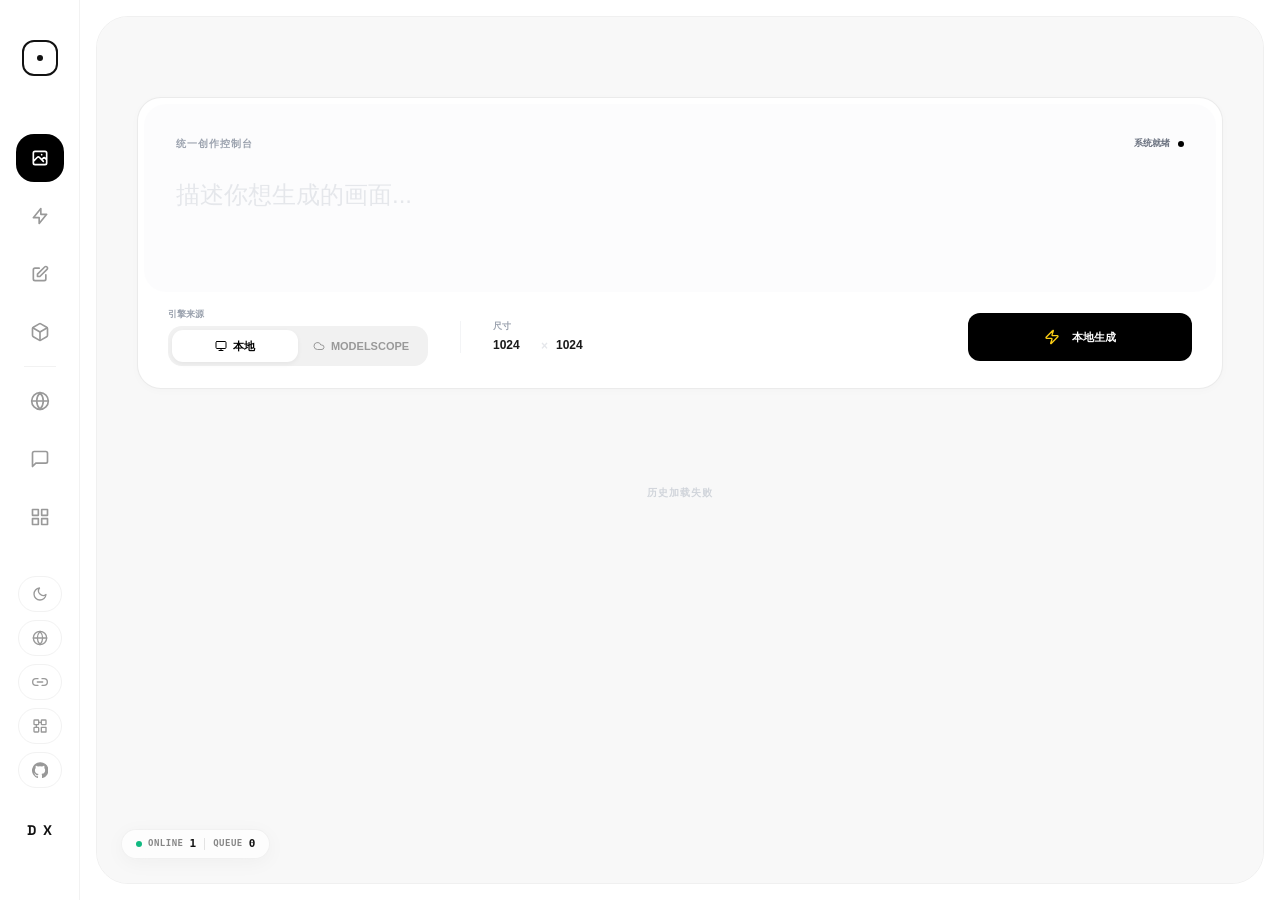
==== static/index.html @ 1d572cfc "Add files via upload" ====
<!DOCTYPE html>
<html lang="zh-CN">

<head>
    <meta charset="UTF-8">
    <meta name="viewport" content="width=device-width, initial-scale=1.0">
    <link rel="icon" href="/static/images/logo.png" type="image/png">
    <title>AI Studio</title>
    <style>
        html.studio-route-booting body {
            visibility: hidden !important;
        }
    </style>
    <script>
        (function(){
            try {
                var theme = localStorage.getItem('studio_theme') || localStorage.getItem('canvas_theme') || 'light';
                if(theme === 'dark') {
                    document.documentElement.classList.add('studio-theme-dark');
                    document.documentElement.classList.add('theme-dark');
                }
                document.documentElement.classList.add('studio-route-booting');
            } catch(e) {}
        })();
    </script>
    <script src="/static/vendor/js/tailwindcss-cdn.js?v=2026.05.25.4"></script>
    <script src="/static/js/theme.js?v=2026.05.25.4"></script>
    <script src="/static/js/i18n.js?v=2026.05.25.4"></script>
    <style>
        @import url('/static/vendor/css/fonts.css?v=2026.05.25.4');

        /* 本地 Tailwind 工具类兜底：CDN 慢/未就绪时也能立刻给图标尺寸，避免首屏左侧栏空白 */
        .w-1\.5 { width: 0.375rem; }
        .h-1\.5 { height: 0.375rem; }
        .w-4 { width: 1rem; }
        .h-4 { height: 1rem; }
        .w-5 { width: 1.25rem; }
        .h-5 { height: 1.25rem; }
        .flex-shrink-0 { flex-shrink: 0; }
        .rounded-full { border-radius: 9999px; }
        .mb-12 { margin-bottom: 3rem; }
        .transition-colors { transition-property: color, background-color, border-color, fill, stroke; transition-duration: 150ms; transition-timing-function: cubic-bezier(0.4, 0, 0.2, 1); }
        .animate-pulse { animation: studio-pulse 2s cubic-bezier(0.4, 0, 0.6, 1) infinite; }
        @keyframes studio-pulse { 0%, 100% { opacity: 1; } 50% { opacity: .5; } }

        :root {
            --accent: #000000;
            --fluid-ease: cubic-bezier(0.3, 0, 0, 1);
            --bg: #ffffff;
            --sidebar-bg: #ffffff;
            --stage-bg: #fcfcfc;
            --border: #f2f2f2;
            --stage-border: #f0f0f0;
            --text: #121212;
            --muted: #999;
            --nav-hover-bg: #fafafa;
            --monitor-bg: rgba(255, 255, 255, 0.7);
            --monitor-border: rgba(0, 0, 0, 0.05);
            --monitor-shadow: rgba(0, 0, 0, 0.04);
            --divider: rgba(0, 0, 0, 0.1);
            --scrollbar: #d8d8d8;
            --scrollbar-hover: #c0c0c0;
            --author-name: #000;
            --social-icon: #ccc;
        }

        html.theme-dark,
        body.theme-dark {
            --bg: #0f141d;
            --sidebar-bg: #0f141d;
            --stage-bg: #111722;
            --border: #242d3b;
            --stage-border: #2a3444;
            --text: #e5e9f0;
            --muted: #8f9aab;
            --nav-hover-bg: #171d29;
            --monitor-bg: rgba(23, 29, 41, 0.82);
            --monitor-border: rgba(255, 255, 255, 0.08);
            --monitor-shadow: rgba(0, 0, 0, 0.3);
            --divider: rgba(255, 255, 255, 0.15);
            --scrollbar: #334155;
            --scrollbar-hover: #475569;
            --author-name: #e5e9f0;
            --social-icon: #64748b;
        }

        /* 极简滚动条 */
        html,
        body {
            overscroll-behavior: auto;
        }

        *::-webkit-scrollbar {
            width: 10px !important;
            height: 10px !important;
            background: transparent !important;
        }

        *::-webkit-scrollbar-track {
            background: transparent !important;
            border: none !important;
        }

        *::-webkit-scrollbar-thumb {
            background-color: var(--scrollbar) !important;
            border: 3px solid transparent !important;
            border-right-width: 3px !important;
            background-clip: padding-box !important;
            border-radius: 10px !important;
            min-height: 36px;
        }

        *::-webkit-scrollbar-thumb:hover {
            background-color: var(--scrollbar-hover) !important;
        }

        *::-webkit-scrollbar-corner {
            background: transparent !important;
        }

        * {
            scrollbar-width: thin !important;
            scrollbar-color: var(--scrollbar) transparent !important;
        }

        body {
            background: var(--bg);
            font-family: 'Space Grotesk', sans-serif;
            overflow: hidden;
            height: 100vh;
            color: var(--text);
            transition: background 0.3s, color 0.3s;
        }

        .app-shell {
            display: flex;
            width: 100%;
            height: 100vh;
            background: var(--bg);
            position: relative;
            transition: background 0.3s;
        }

        /* 侧边栏 */
        .sidebar {
            width: 80px;
            min-width: 80px;
            background: var(--sidebar-bg);
            display: flex;
            flex-direction: column;
            align-items: center;
            border-right: 1px solid var(--border);
            padding: 40px 0;
            transition: width 0.5s var(--fluid-ease) 0.5s, background 0.3s, border-color 0.3s;
            z-index: 50;
        }

        .sidebar:hover {
            width: 220px;
            transition-delay: 0s;
        }

        /* 首次加载时与 iframe 的 0.5s 淡入同步播放，避免侧栏"焊死"在原地造成视觉断层 */
        @keyframes sidebar-enter {
            from { opacity: 0; transform: translateX(-6px); }
            to { opacity: 1; transform: translateX(0); }
        }
        html:not(.studio-route-booting) .sidebar {
            animation: sidebar-enter 0.5s var(--fluid-ease);
        }

        .logo-ring {
            width: 36px;
            height: 36px;
            border: 2px solid var(--text);
            border-radius: 12px;
            display: flex;
            align-items: center;
            justify-content: center;
            /* 仅保留 hover 真正会用到的属性过渡，避免 transition: all 因首屏属性补齐被意外触发 */
            transition: transform 0.6s var(--fluid-ease) 0.5s, border-radius 0.6s var(--fluid-ease) 0.5s, border-color 0.3s;
        }

        .sidebar:hover .logo-ring {
            transform: rotate(90deg);
            border-radius: 50%;
            transition-delay: 0s;
        }

        /* 导航项 */
        .nav-item {
            position: relative;
            width: 48px;
            height: 48px;
            margin: 10px 0;
            display: flex;
            align-items: center;
            justify-content: flex-start;
            border-radius: 18px;
            cursor: pointer;
            /* 只对 width 做带延迟的过渡（侧栏悬停展开效果）；background/color 不参与过渡，避免 active 切换时底色"流动" */
            transition: width 0.3s var(--fluid-ease) 0.5s;
            color: var(--muted);
            overflow: hidden;
            padding-left: 14px;
        }

        .sidebar:hover .nav-item {
            width: 190px;
            transition-delay: 0s;
        }

        .nav-item:hover {
            background: var(--nav-hover-bg);
            color: var(--text);
        }

        .nav-item.active {
            background: var(--accent);
            color: #fff;
        }

        html.theme-dark .nav-item.active,
        body.theme-dark .nav-item.active {
            background: #f1f5f9;
            color: #0f172a;
        }

        .nav-text {
            opacity: 0;
            margin-left: 16px;
            font-weight: 600;
            font-size: 14px;
            white-space: nowrap;
            transition: opacity 0.3s 0.5s;
        }

        .sidebar:hover .nav-text {
            opacity: 1;
            transition-delay: 0.1s;
        }

        /* 主舞台区 */
        .stage {
            flex: 1;
            background: var(--stage-bg);
            margin: 16px;
            border-radius: 32px;
            overflow: hidden;
            border: 1px solid var(--stage-border);
            position: relative;
            transition: background 0.3s, border-color 0.3s;
        }

        iframe {
            position: absolute;
            inset: 0;
            width: 100%;
            height: 100%;
            border: none;
            opacity: 0;
            transform: scale(1.02);
            filter: blur(4px);
            transition: all 0.5s var(--fluid-ease);
            pointer-events: none;
        }

        iframe.active {
            opacity: 1;
            transform: scale(1);
            filter: blur(0);
            pointer-events: auto;
        }

        /* 左下角监视器 */
        .nano-monitor {
            position: absolute;
            bottom: 24px;
            left: 24px;
            z-index: 100;
            display: flex;
            align-items: center;
            gap: 8px;
            background: var(--monitor-bg);
            backdrop-filter: blur(12px);
            padding: 6px 14px;
            border-radius: 16px;
            border: 1px solid var(--monitor-border);
            box-shadow: 0 4px 20px var(--monitor-shadow);
            font-family: monospace;
            transition: all 0.4s var(--fluid-ease);
        }

        .nano-monitor.is-busy {
            background: #000;
            color: #fff;
            border-color: rgba(255, 255, 255, 0.1);
            box-shadow: 0 8px 30px rgba(0, 0, 0, 0.2);
        }

        .stat-group {
            display: flex;
            align-items: center;
            gap: 6px;
            font-size: 11px;
            font-weight: 700;
            color: var(--text);
        }

        .nano-monitor.is-busy .stat-group {
            color: #fff;
        }

        .divider {
            width: 1px;
            height: 12px;
            background: var(--divider);
        }

        .is-busy .divider {
            background: rgba(255, 255, 255, 0.2);
        }

        .pulse-dot {
            width: 6px;
            height: 6px;
            border-radius: 50%;
            background: #10b981;
        }

        .spinner-nano {
            width: 10px;
            height: 10px;
            border: 2px solid rgba(255, 255, 255, 0.2);
            border-top-color: #fff;
            border-radius: 50%;
            animation: spin 0.8s linear infinite;
            display: none;
        }

        .is-busy .spinner-nano { display: block; }
        .is-busy .pulse-dot { display: none; }

        @keyframes spin {
            to { transform: rotate(360deg); }
        }

        .label-nano {
            text-transform: uppercase;
            letter-spacing: 0.5px;
            opacity: 0.5;
            font-size: 9px;
        }

        /* 作者组件 */
        .author-box {
            width: 100%;
            height: 60px;
            position: relative;
            display: flex;
            align-items: center;
            justify-content: center;
            overflow: hidden;
        }

        .dx-letter {
            position: absolute;
            font-size: 14px;
            font-weight: 800;
            color: var(--text);
            /* 只过渡 hover 时真正改的 transform/opacity，避免 all 触发延迟 */
            transition: transform 0.5s var(--fluid-ease) 0.4s, opacity 0.5s var(--fluid-ease) 0.4s;
            z-index: 10;
        }

        .letter-d { transform: translateX(-8px); }
        .letter-x { transform: translateX(8px); }

        .sidebar:hover .letter-d {
            transform: translateX(-120px);
            opacity: 0;
            transition-delay: 0s;
        }

        .sidebar:hover .letter-x {
            transform: translateX(120px);
            opacity: 0;
            transition-delay: 0s;
        }

        .author-content-wrap {
            display: flex;
            flex-direction: column;
            align-items: center;
            opacity: 0;
            transform: scale(0.9);
            transition: all 0.4s var(--fluid-ease) 0s;
            pointer-events: none;
        }

        .sidebar:hover .author-content-wrap {
            opacity: 1;
            transform: scale(1);
            transition-delay: 0.2s;
            pointer-events: auto;
        }

        .author-name-lite {
            font-size: 12px;
            font-weight: 700;
            margin-bottom: 8px;
            color: var(--author-name);
        }

        .social-row-lite { display: flex; gap: 12px; }

        .social-icon-lite {
            color: var(--social-icon);
            transition: color 0.2s, transform 0.2s;
        }

        .social-icon-lite:hover {
            color: var(--text);
            transform: translateY(-1px);
        }

        .side-actions {
            margin-top:auto;
            margin-bottom:12px;
            display:flex;
            flex-direction:column;
            align-items:center;
            gap:8px;
            width:100%;
        }

        .side-pill {
            width:44px;
            height:36px;
            border-radius:999px;
            background: transparent;
            border: 1px solid var(--border);
            color: var(--muted);
            display: flex;
            align-items: center;
            justify-content: center;
            cursor: pointer;
            /* 只过渡 hover/激活会改的属性，避免 all 触发延迟 */
            transition: width 0.3s var(--fluid-ease) 0.5s, gap 0.3s var(--fluid-ease) 0.5s, background-color 0.2s, color 0.2s, border-color 0.2s;
            flex-shrink: 0;
            overflow:hidden;
            gap:8px;
            position:relative;
        }

        .sidebar:hover .side-pill {
            width: 170px;
            transition-delay: 0s;
        }

        .side-pill:hover {
            background: var(--nav-hover-bg);
            color: var(--text);
            border-color: var(--stage-border);
        }

        .side-pill.active {
            background: var(--text);
            color: var(--bg);
            border-color: var(--text);
        }

        .side-pill.update-available {
            border-color:#22c55e;
            color:#16a34a;
            overflow:visible;
        }

        html.theme-dark .side-pill.update-available,
        body.theme-dark .side-pill.update-available {
            border-color:#86efac;
            color:#86efac;
        }

        .side-pill.update-available::after {
            content:"NEW";
            position:absolute;
            top:-7px;
            right:-9px;
            min-width:28px;
            height:16px;
            padding:0 5px;
            border-radius:999px;
            background:#22c55e;
            display:flex;
            align-items:center;
            justify-content:center;
            color:#fff;
            font-size:9px;
            font-weight:900;
            letter-spacing:.02em;
            box-shadow:0 6px 16px rgba(34,197,94,.28), 0 0 0 3px rgba(34,197,94,.12);
            pointer-events:none;
        }

        html.theme-dark .side-pill.update-available::after,
        body.theme-dark .side-pill.update-available::after {
            background:#4ade80;
            color:#052e16;
            box-shadow:0 6px 16px rgba(74,222,128,.22), 0 0 0 3px rgba(74,222,128,.12);
        }

        .side-pill svg { width: 16px; height: 16px; flex:0 0 auto; }
        .side-pill-text {
            opacity:0;
            max-width:0;
            font-size:12px;
            font-weight:800;
            letter-spacing:.02em;
            white-space:nowrap;
            overflow:hidden;
            transition: opacity 0.3s 0.5s, max-width 0.3s var(--fluid-ease) 0.5s;
        }
        .sidebar:hover .side-pill-text {
            opacity:1;
            max-width:120px;
            transition-delay:.15s;
        }
        /* 折叠态去除 gap，避免图标被推偏 */
        .side-pill { gap:0; }
        .sidebar:hover .side-pill { gap:8px; }

        .update-now-btn {
            display:none;
            width:44px;
            height:30px;
            border-radius:999px;
            border:1px solid rgba(34,197,94,.35);
            background:rgba(34,197,94,.1);
            color:#16a34a;
            align-items:center;
            justify-content:center;
            gap:7px;
            font-size:11px;
            font-weight:900;
            overflow:hidden;
            transition:width 0.3s var(--fluid-ease) 0.5s, background-color .2s, color .2s, border-color .2s;
        }
        .update-now-btn.show { display:flex; }
        .sidebar:hover .update-now-btn { width:170px; transition-delay:0s; }
        .update-now-btn:hover { background:#16a34a; color:#fff; border-color:#16a34a; }
        .update-now-btn[disabled] { opacity:.7; cursor:wait; }
        .update-now-btn svg { width:14px; height:14px; flex:0 0 auto; }
        .update-now-text {
            opacity:0;
            max-width:0;
            white-space:nowrap;
            overflow:hidden;
            transition: opacity 0.3s 0.5s, max-width 0.3s var(--fluid-ease) 0.5s;
        }
        .sidebar:hover .update-now-text { opacity:1; max-width:110px; transition-delay:.15s; }
        html.theme-dark .update-now-btn,
        body.theme-dark .update-now-btn {
            border-color:rgba(134,239,172,.42);
            background:rgba(74,222,128,.12);
            color:#86efac;
        }
        html.theme-dark .update-now-btn:hover,
        body.theme-dark .update-now-btn:hover {
            background:#86efac;
            border-color:#86efac;
            color:#052e16;
        }
    </style>
</head>

<body>

    <div class="app-shell">
        <aside class="sidebar">
            <div class="logo-ring mb-12">
                <div class="w-1.5 h-1.5 rounded-full transition-colors" id="logo-dot" style="background:var(--text)"></div>
            </div>

            <nav>
                <div class="nav-item active" onclick="switchUI(this, 'zimage')">
                    <svg class="w-5 h-5 flex-shrink-0" fill="none" stroke="currentColor" viewBox="0 0 24 24">
                        <path d="M4 16l4.586-4.586a2 2 0 012.828 0L16 16m-2-2l1.587-1.587a2 2 0 012.828 0L20 14m-6-6h.01M6 20h12a2 2 0 002-2V6a2 2 0 00-2-2H6a2 2 0 00-2 2v12a2 2 0 002 2z" stroke-width="2" stroke-linecap="round" stroke-linejoin="round"></path>
                    </svg>
                    <span class="nav-text" data-i18n="nav.textToImage">文生图</span>
                </div>
                <div class="nav-item" onclick="switchUI(this, 'enhance')">
                    <svg class="w-5 h-5 flex-shrink-0" fill="none" stroke="currentColor" viewBox="0 0 24 24">
                        <path d="M13 10V3L4 14h7v7l9-11h-7z" stroke-width="2" stroke-linecap="round" stroke-linejoin="round"></path>
                    </svg>
                    <span class="nav-text" data-i18n="nav.enhance">细节增强</span>
                </div>
                <div class="nav-item" onclick="switchUI(this, 'klein')">
                    <svg class="w-5 h-5 flex-shrink-0" fill="none" stroke="currentColor" viewBox="0 0 24 24">
                        <path d="M11 5H6a2 2 0 00-2 2v11a2 2 0 002 2h11a2 2 0 002-2v-5m-1.414-9.414a2 2 0 112.828 2.828L11.828 15H9v-2.828l8.586-8.586z" stroke-width="2" stroke-linecap="round" stroke-linejoin="round"></path>
                    </svg>
                    <span class="nav-text" data-i18n="nav.imageEdit">图片编辑</span>
                </div>
                <div class="nav-item" onclick="switchUI(this, 'angle')">
                    <svg class="w-5 h-5 flex-shrink-0" fill="none" stroke="currentColor" viewBox="0 0 24 24" stroke-width="2" stroke-linecap="round" stroke-linejoin="round">
                        <path d="M21 16V8a2 2 0 0 0-1-1.73l-7-4a2 2 0 0 0-2 0l-7 4A2 2 0 0 0 3 8v8a2 2 0 0 0 1 1.73l7 4a2 2 0 0 0 2 0l7-4A2 2 0 0 0 21 16z"></path>
                        <polyline points="3.27 6.96 12 12.01 20.73 6.96"></polyline>
                        <line x1="12" y1="22.08" x2="12" y2="12"></line>
                    </svg>
                    <span class="nav-text" data-i18n="nav.angle">角度控制</span>
                </div>

                <!-- 分隔线 -->
                <div style="width:32px;height:1px;background:var(--border);margin:8px auto;transition:background 0.3s;"></div>

                <div class="nav-item" onclick="switchUI(this, 'online')">
                    <svg class="w-5 h-5 flex-shrink-0" fill="none" stroke="currentColor" viewBox="0 0 24 24" stroke-width="2" stroke-linecap="round" stroke-linejoin="round">
                        <path d="M12 2a10 10 0 1 0 0 20A10 10 0 0 0 12 2z"></path>
                        <path d="M2 12h20M12 2a15.3 15.3 0 0 1 4 10 15.3 15.3 0 0 1-4 10 15.3 15.3 0 0 1-4-10 15.3 15.3 0 0 1 4-10z"></path>
                    </svg>
                    <span class="nav-text" data-i18n="nav.online">在线生图</span>
                </div>
                <div class="nav-item" onclick="switchUI(this, 'gpt-chat')">
                    <svg class="w-5 h-5 flex-shrink-0" fill="none" stroke="currentColor" viewBox="0 0 24 24" stroke-width="2" stroke-linecap="round" stroke-linejoin="round">
                        <path d="M21 15a2 2 0 0 1-2 2H7l-4 4V5a2 2 0 0 1 2-2h14a2 2 0 0 1 2 2z"></path>
                    </svg>
                    <span class="nav-text" data-i18n="nav.gpt">GPT 对话</span>
                </div>
                <div class="nav-item" onclick="switchUI(this, 'canvas')">
                    <svg class="w-5 h-5 flex-shrink-0" fill="none" stroke="currentColor" viewBox="0 0 24 24" stroke-width="2" stroke-linecap="round" stroke-linejoin="round">
                        <rect x="3" y="3" width="7" height="7"></rect>
                        <rect x="14" y="3" width="7" height="7"></rect>
                        <rect x="14" y="14" width="7" height="7"></rect>
                        <rect x="3" y="14" width="7" height="7"></rect>
                    </svg>
                    <span class="nav-text" data-i18n="nav.canvas">无限画布</span>
                </div>
            </nav>

            <div class="side-actions">
                <button class="side-pill" onclick="toggleTheme()" id="theme-toggle-btn" type="button" title="切换夜间模式">
                    <svg id="icon-moon" fill="none" stroke="currentColor" viewBox="0 0 24 24" stroke-width="2" stroke-linecap="round" stroke-linejoin="round">
                        <path d="M21 12.79A9 9 0 1 1 11.21 3 7 7 0 0 0 21 12.79z"></path>
                    </svg>
                    <svg id="icon-sun" style="display:none" fill="none" stroke="currentColor" viewBox="0 0 24 24" stroke-width="2" stroke-linecap="round" stroke-linejoin="round">
                        <circle cx="12" cy="12" r="5"></circle>
                        <line x1="12" y1="1" x2="12" y2="3"></line>
                        <line x1="12" y1="21" x2="12" y2="23"></line>
                        <line x1="4.22" y1="4.22" x2="5.64" y2="5.64"></line>
                        <line x1="18.36" y1="18.36" x2="19.78" y2="19.78"></line>
                        <line x1="1" y1="12" x2="3" y2="12"></line>
                        <line x1="21" y1="12" x2="23" y2="12"></line>
                        <line x1="4.22" y1="19.78" x2="5.64" y2="18.36"></line>
                        <line x1="18.36" y1="5.64" x2="19.78" y2="4.22"></line>
                    </svg>
                    <span class="side-pill-text" data-i18n="common.darkMode">黑夜模式</span>
                </button>
                <button class="side-pill" onclick="toggleLanguage()" id="lang-toggle-btn" type="button" title="Language">
                    <svg fill="none" stroke="currentColor" viewBox="0 0 24 24" stroke-width="2" stroke-linecap="round" stroke-linejoin="round">
                        <circle cx="12" cy="12" r="10"></circle>
                        <path d="M2 12h20"></path>
                        <path d="M12 2a15.3 15.3 0 0 1 4 10 15.3 15.3 0 0 1-4 10 15.3 15.3 0 0 1-4-10 15.3 15.3 0 0 1 4-10z"></path>
                    </svg>
                    <span class="side-pill-text" data-i18n="common.language">中文</span>
                </button>
                <button class="side-pill" onclick="switchUI(this, 'api-settings')" type="button" title="API 设置">
                    <svg fill="none" stroke="currentColor" viewBox="0 0 24 24" stroke-width="2" stroke-linecap="round" stroke-linejoin="round">
                        <path d="M15 7h3a5 5 0 0 1 0 10h-3"></path>
                        <path d="M9 17H6A5 5 0 0 1 6 7h3"></path>
                        <line x1="8" y1="12" x2="16" y2="12"></line>
                    </svg>
                    <span class="side-pill-text" data-i18n="common.apiSettings">API 设置</span>
                </button>
                <button class="side-pill" onclick="switchUI(this, 'comfyui-settings')" type="button" title="工作流设置">
                    <svg fill="none" stroke="currentColor" viewBox="0 0 24 24" stroke-width="2" stroke-linecap="round" stroke-linejoin="round">
                        <rect x="3" y="3" width="7" height="7" rx="1"></rect>
                        <rect x="14" y="3" width="7" height="7" rx="1"></rect>
                        <rect x="3" y="14" width="7" height="7" rx="1"></rect>
                        <path d="M14 14h7v7h-7z"></path>
                        <line x1="10" y1="6.5" x2="14" y2="6.5"></line>
                        <line x1="6.5" y1="10" x2="6.5" y2="14"></line>
                    </svg>
                    <span class="side-pill-text" data-i18n="common.comfyuiSettings">工作流设置</span>
                </button>
                <button id="github-entry-btn" class="side-pill" onclick="openProjectPage()" type="button" title="GitHub">
                    <svg fill="currentColor" stroke="none" viewBox="0 0 24 24" aria-hidden="true">
                        <path d="M12 .5a12 12 0 0 0-3.79 23.39c.6.11.82-.26.82-.58v-2.05c-3.34.73-4.04-1.42-4.04-1.42-.55-1.39-1.34-1.76-1.34-1.76-1.09-.75.08-.74.08-.74 1.21.09 1.85 1.25 1.85 1.25 1.07 1.83 2.81 1.3 3.5.99.11-.78.42-1.3.76-1.6-2.67-.3-5.47-1.33-5.47-5.93 0-1.31.47-2.38 1.24-3.22-.12-.3-.54-1.53.12-3.18 0 0 1.01-.32 3.3 1.23a11.45 11.45 0 0 1 6.01 0c2.29-1.55 3.3-1.23 3.3-1.23.66 1.65.24 2.88.12 3.18.77.84 1.24 1.91 1.24 3.22 0 4.61-2.81 5.63-5.49 5.93.43.37.81 1.1.81 2.22v3.29c0 .32.22.69.83.57A12 12 0 0 0 12 .5Z"></path>
                    </svg>
                    <span class="side-pill-text" data-i18n="common.project">项目主页</span>
                </button>
                <button id="update-now-btn" class="update-now-btn" onclick="runProjectUpdate()" type="button" title="一键更新">
                    <svg fill="none" stroke="currentColor" viewBox="0 0 24 24" stroke-width="2.2" stroke-linecap="round" stroke-linejoin="round" aria-hidden="true">
                        <path d="M21 12a9 9 0 1 1-2.64-6.36"></path>
                        <path d="M21 3v6h-6"></path>
                    </svg>
                    <span id="update-now-text" class="update-now-text" data-i18n="update.oneClick">一键更新</span>
                </button>
            </div>

            <div class="author-box">
                <span class="dx-letter letter-d">D</span>
                <span class="dx-letter letter-x">X</span>

                <div class="author-content-wrap">
                    <div class="author-name-lite">wuli大雄</div>
                    <div class="social-row-lite">
                        <a href="https://space.bilibili.com/78652351" target="_blank" class="social-icon-lite">
                            <svg class="w-4 h-4" fill="currentColor" viewBox="0 0 24 24">
                                <path d="M17.813 4.653h-.854L15.66 3.053a1.147 1.147 0 00-1.63 0l-1.3 1.6h-1.46L9.97 3.053a1.147 1.147 0 00-1.63 0L7.043 4.653h-.854a3.946 3.946 0 00-3.93 3.934v8.117a3.946 3.946 0 003.93 3.934h11.624a3.946 3.946 0 003.93-3.934V8.587a3.946 3.946 0 00-3.93-3.934zM7.152 13.9a1.465 1.465 0 111.47-1.462 1.465 1.465 0 01-1.47 1.462zm7.696 0a1.465 1.465 0 111.47-1.462 1.465 1.465 0 01-1.47 1.462z" />
                            </svg>
                        </a>
                        <a href="https://www.xiaohongshu.com/user/profile/6433c34c000000001a023538" target="_blank" class="social-icon-lite">
                            <svg class="w-4 h-4" fill="currentColor" viewBox="0 0 24 24">
                                <path d="M12 2C6.48 2 2 6.48 2 12s4.48 10 10 10 10-4.48 10-10S17.52 2 12 2zm-1 14.5v-9l6 4.5-6 4.5z" />
                            </svg>
                        </a>
                        <a href="https://www.youtube.com/@%E5%A4%A7%E9%9B%84dx" target="_blank" class="social-icon-lite">
                            <svg class="w-4 h-4" fill="currentColor" viewBox="0 0 24 24">
                                <path d="M23.498 6.186a3.016 3.016 0 00-2.122-2.136C19.505 3.545 12 3.545 12 3.545s-7.505 0-9.377.505A3.017 3.017 0 00.502 6.186C0 8.07 0 12 0 12s0 3.93.502 5.814a3.016 3.016 0 002.122 2.136c1.871.505 9.376.505 9.376.505s7.505 0 9.377-.505a3.015 3.015 0 002.122-2.136C24 15.93 24 12 24 12s0-3.93-.502-5.814zM9.545 15.568V8.432L15.818 12l-6.273 3.568z" />
                            </svg>
                        </a>
                        <a href="https://x.com/dx8152?s=21" target="_blank" class="social-icon-lite">
                            <svg class="w-4 h-4" fill="currentColor" viewBox="0 0 24 24">
                                <path d="M18.244 2.25h3.308l-7.227 8.26 8.502 11.24H16.17l-5.214-6.817L4.99 21.75H1.68l7.73-8.835L1.254 2.25H8.08l4.713 6.231zm-1.161 17.52h1.833L7.084 4.126H5.117z" />
                            </svg>
                        </a>
                    </div>
                </div>
            </div>
        </aside>
        <script>
            /* 在侧栏 DOM 解析完后立即把 active 类移到当前页对应的入口，避免首屏先在文生图上闪一下 */
            (function(){
                try {
                    var pageId = localStorage.getItem('studio_active_page');
                    if(pageId && pageId !== 'zimage') {
                        document.querySelectorAll('.nav-item.active, .side-pill.active').forEach(function(n){
                            n.classList.remove('active');
                        });
                        var target = document.querySelector('[onclick*="\'' + pageId + '\'"]');
                        if(target) target.classList.add('active');
                    }
                } catch(e) {}
            })();
        </script>

        <main class="stage">
            <iframe id="frame-zimage" data-src="/static/zimage.html?v=2026.05.25.4" class="active" scrolling="yes"></iframe>
            <iframe id="frame-enhance" data-src="/static/enhance.html?v=2026.05.25.4" scrolling="yes"></iframe>
            <iframe id="frame-klein" data-src="/static/klein.html?v=2026.05.25.4" scrolling="yes"></iframe>
            <iframe id="frame-angle" data-src="/static/angle.html?v=2026.05.25.4" scrolling="yes"></iframe>
            <iframe id="frame-online" data-src="/static/online.html?v=2026.05.25.4" scrolling="yes"></iframe>
            <iframe id="frame-gpt-chat" data-src="/static/gpt-chat.html?v=2026.05.25.4" scrolling="yes"></iframe>
            <iframe id="frame-canvas" data-src="/static/canvas.html?v=2026.05.25.4" scrolling="yes"></iframe>
            <iframe id="frame-api-settings" data-src="/static/api-settings.html?v=2026.05.25.4" scrolling="yes"></iframe>
            <iframe id="frame-comfyui-settings" data-src="/static/comfyui-settings.html?v=2026.05.25.4" scrolling="yes"></iframe>

            <div class="nano-monitor" id="nano-monitor">
                <div class="stat-group">
                    <div class="pulse-dot animate-pulse"></div>
                    <div class="spinner-nano"></div>
                    <span class="label-nano">ONLINE</span>
                    <span id="online-val">1</span>
                </div>
                <div class="divider"></div>
                <div class="stat-group">
                    <span class="label-nano">QUEUE</span>
                    <span id="queue-val">0</span>
                </div>
            </div>
        </main>
    </div>

    <script>
        function generateUUID() {
            if (typeof crypto !== 'undefined' && crypto.randomUUID) {
                try { return crypto.randomUUID(); } catch (e) { }
            }
            return 'xxxxxxxx-xxxx-4xxx-yxxx-xxxxxxxxxxxx'.replace(/[xy]/g, function (c) {
                var r = Math.random() * 16 | 0, v = c == 'x' ? r : (r & 0x3 | 0x8);
                return v.toString(16);
            });
        }
        const CID = localStorage.getItem("client_id") || generateUUID();
        localStorage.setItem("client_id", CID);
        const ACTIVE_PAGE_KEY = 'studio_active_page';
        const DEFAULT_PAGE_ID = 'zimage';
        const PAGE_IDS = ['zimage','enhance','klein','angle','online','gpt-chat','canvas','api-settings','comfyui-settings'];
        const PROJECT_URL = 'https://github.com/hero8152/Infinite-Canvas';
        let appInfo = { version:'', repo_url:PROJECT_URL, version_url:'https://raw.githubusercontent.com/hero8152/Infinite-Canvas/main/VERSION' };

        function switchUI(el, id, options = {}) {
            if(!PAGE_IDS.includes(id)) id = DEFAULT_PAGE_ID;
            document.querySelectorAll('.nav-item,.side-pill').forEach(n => n.classList.remove('active'));
            if(el) el.classList.add('active');
            document.querySelectorAll('iframe').forEach(f => f.classList.remove('active'));
            const target = document.getElementById('frame-' + id);
            target.classList.add('active');
            if (!target.src) target.src = target.dataset.src;
            if(!options.skipRemember) localStorage.setItem(ACTIVE_PAGE_KEY, id);
            // sync theme to newly activated iframe
            syncThemeToFrame(target);
            syncLanguageToFrame(target);
            // 切换到画布时通知刷新工作流列表（防止在 comfyui-settings 修改后画布未及时更新）
            if (id === 'canvas' && target.src) {
                try { target.contentWindow?.postMessage({ type: 'canvas-focus' }, '*'); } catch(e) {}
            }
        }

        function restoreActivePage() {
            const id = PAGE_IDS.includes(localStorage.getItem(ACTIVE_PAGE_KEY)) ? localStorage.getItem(ACTIVE_PAGE_KEY) : DEFAULT_PAGE_ID;
            const trigger = document.querySelector(`[onclick*="'${id}'"],[onclick*='"${id}"']`);
            switchUI(trigger, id, { skipRemember:true });
            document.documentElement.classList.remove('studio-route-booting');
        }
        document.addEventListener('DOMContentLoaded', restoreActivePage, { once:true });

        async function syncStatus() {
            try {
                const res = await fetch(`/api/queue_status?client_id=${CID}`);
                const data = await res.json();
                const monitor = document.getElementById('nano-monitor');
                const queueVal = document.getElementById('queue-val');
                const logoDot = document.getElementById('logo-dot');
                const total = data.total || 0;
                const pos = data.position || 0;
                if (pos > 0) {
                    monitor.classList.add('is-busy');
                    queueVal.innerText = `${pos}/${total}`;
                    logoDot.style.backgroundColor = '#3b82f6';
                } else {
                    monitor.classList.remove('is-busy');
                    queueVal.innerText = total > 0 ? total : '0';
                    logoDot.style.backgroundColor = 'var(--text)';
                }
            } catch (e) { }
        }

        const host = window.location.host;
        if (host) {
            const protocol = location.protocol === 'https:' ? 'wss' : 'ws';
            const ws = new WebSocket(`${protocol}://${host}/ws/stats?client_id=${CID}`);
            ws.onmessage = (event) => {
                const data = JSON.parse(event.data);
                if (data.type === 'stats') {
                    document.getElementById('online-val').innerText = data.online_count;
                } else if (data.type === 'cloud_status') {
                    const iframe = document.querySelector('iframe.active');
                    if (iframe && iframe.contentWindow) {
                        iframe.contentWindow.postMessage(data, '*');
                    }
                } else if (data.type === 'canvas_updated') {
                    const iframe = document.querySelector('iframe.active');
                    if (iframe && iframe.contentWindow) {
                        iframe.contentWindow.postMessage(data, '*');
                    }
                }
            };
            setInterval(syncStatus, 2000);
        }

        // --- 夜间模式 ---

        function syncThemeToFrame(iframe) {
            const theme = (window.StudioTheme || {get: () => 'light'}).get();
            try {
                if (iframe && iframe.contentWindow) {
                    iframe.contentWindow.postMessage({ type: 'studio-theme', theme }, '*');
                }
            } catch (e) {}
        }

        function broadcastTheme(theme) {
            if (window.StudioTheme) {
                window.StudioTheme.set(theme);
            }
            document.querySelectorAll('iframe').forEach(f => syncThemeToFrame(f));
            updateThemeIcon(theme);
        }

        function updateThemeIcon(theme) {
            const moon = document.getElementById('icon-moon');
            const sun = document.getElementById('icon-sun');
            if (theme === 'dark') {
                moon.style.display = 'none';
                sun.style.display = 'block';
            } else {
                moon.style.display = 'block';
                sun.style.display = 'none';
            }
        }

        function toggleTheme() {
            const current = window.StudioTheme ? window.StudioTheme.get() : 'light';
            broadcastTheme(current === 'dark' ? 'light' : 'dark');
        }

        function toggleLanguage() {
            if(!window.StudioI18n) return;
            window.StudioI18n.toggle();
            document.querySelectorAll('iframe').forEach(frame => syncLanguageToFrame(frame));
            updateProjectUpdateTitle();
        }

        function syncLanguageToFrame(frame) {
            if(!window.StudioI18n) return;
            try {
                frame.contentWindow?.postMessage({ type:'studio-lang', lang:window.StudioI18n.lang() }, '*');
            } catch(e) {}
        }

        function broadcastLanguage() {
            document.querySelectorAll('iframe').forEach(frame => {
                try {
                    frame.contentWindow?.postMessage({ type:'studio-lang', lang:window.StudioI18n.lang() }, '*');
                } catch(e) {}
            });
        }

        // listen for theme changes triggered by theme.js
        window.addEventListener('studio-theme-change', (e) => {
            updateThemeIcon(e.detail.theme);
        });

        // init icon state on load
        window.addEventListener('DOMContentLoaded', () => {
            const theme = window.StudioTheme ? window.StudioTheme.get() : 'light';
            updateThemeIcon(theme);
            if(window.StudioI18n) window.StudioI18n.apply();
            broadcastLanguage();
            checkForUpdates();
        });

        // sync theme when iframe loads
        document.querySelectorAll('iframe').forEach(f => {
            f.addEventListener('load', () => {
                syncThemeToFrame(f);
                syncLanguageToFrame(f);
            });
        });

        function openProjectPage() {
            window.open(appInfo.repo_url || PROJECT_URL, '_blank', 'noopener');
        }

        function versionParts(value) {
            return String(value || '').match(/\d+/g)?.map(Number) || [];
        }

        function compareVersions(a, b) {
            const aa = versionParts(a);
            const bb = versionParts(b);
            const len = Math.max(aa.length, bb.length);
            for(let i = 0; i < len; i++){
                const diff = (aa[i] || 0) - (bb[i] || 0);
                if(diff) return diff;
            }
            return String(a || '').trim() === String(b || '').trim() ? 0 : 1;
        }

        function updateProjectUpdateTitle() {
            const gitBtn = document.getElementById('github-entry-btn');
            if(!gitBtn?.classList.contains('update-available')) return;
            const remoteVersion = gitBtn.dataset.remoteVersion || '';
            const isEn = window.StudioI18n?.lang?.() === 'en';
            gitBtn.title = isEn ? `New version available: ${remoteVersion || '-'}` : `发现新版本：${remoteVersion || '-'}`;
            const updateBtn = document.getElementById('update-now-btn');
            if(updateBtn) updateBtn.title = isEn ? 'Update main.py and static files from GitHub' : '从 GitHub 更新 main.py 和 static 文件';
        }

        function showUpdateNotice(localVersion, remoteVersion) {
            const gitBtn = document.getElementById('github-entry-btn');
            if(!gitBtn) return;
            gitBtn.classList.add('update-available');
            gitBtn.dataset.localVersion = localVersion || '';
            gitBtn.dataset.remoteVersion = remoteVersion || '';
            document.getElementById('update-now-btn')?.classList.add('show');
            updateProjectUpdateTitle();
        }

        function describeNetworkError(err, isEn){
            const msg = String(err?.message || err || '');
            const isNetwork = (err instanceof TypeError) || /Failed to fetch|NetworkError|ERR_|timed? ?out|超时|无法连接|GitHub|HTTP 4|HTTP 5/i.test(msg);
            if(isNetwork){
                return isEn
                    ? 'Cannot reach GitHub. Please make sure this machine has internet access (and can reach github.com / raw.githubusercontent.com). If you are in a restricted network you may need a proxy or VPN.'
                    : '无法连接 GitHub。请检查本机网络是否能访问外网（特别是 github.com / raw.githubusercontent.com）。如果在受限网络中，可能需要走代理或外网环境再试。';
            }
            return msg || (isEn ? 'Update failed' : '更新失败');
        }

        async function runProjectUpdate() {
            const isEn = window.StudioI18n?.lang?.() === 'en';
            const askMessage = isEn
                ? 'Update main.py, VERSION, and static files from GitHub now? A backup will be created. Click OK to update and auto-restart the backend. Requires an internet connection (github.com).'
                : '现在从 GitHub 更新 main.py、VERSION 和 static 文件吗？更新前会自动备份，更新后将自动重启后端。需要本机能访问外网（github.com）。';
            if(!confirm(askMessage)) return;
            const btn = document.getElementById('update-now-btn');
            const text = document.getElementById('update-now-text');
            const oldText = text?.textContent || '';
            if(btn) btn.disabled = true;
            if(text) text.textContent = isEn ? 'Updating...' : '更新中...';
            try {
                const res = await fetch('/api/update-from-github', {
                    method:'POST',
                    headers:{'Content-Type':'application/json'},
                    body:JSON.stringify({ auto_restart:true, restart_delay:3 })
                });
                const data = await res.json().catch(() => ({}));
                if(!res.ok) throw new Error(data.detail || (isEn ? 'Update failed' : '更新失败'));
                const restarting = data.restart_scheduled;
                const done = restarting
                    ? (isEn
                        ? `Updated ${data.count || 0} files. The backend will restart in ~3 seconds. This page will auto-reload when it's back.`
                        : `已更新 ${data.count || 0} 个文件。后端将在约 3 秒后自动重启，本页面在后端恢复后会自动刷新。`)
                    : (isEn
                        ? `Updated ${data.count || 0} files. Please restart the backend, then refresh this page.`
                        : `已更新 ${data.count || 0} 个文件。请重启后端，然后刷新页面。`);
                alert(done);
                document.getElementById('github-entry-btn')?.classList.remove('update-available');
                btn?.classList.remove('show');
                if(restarting) waitForBackendAndReload();
            } catch(e) {
                alert((isEn ? 'Update failed: ' : '更新失败：') + describeNetworkError(e, isEn));
            } finally {
                if(btn) btn.disabled = false;
                if(text) text.textContent = oldText || (isEn ? 'Update' : '一键更新');
            }
        }
        async function waitForBackendAndReload() {
            const deadline = Date.now() + 90 * 1000;
            await new Promise(r => setTimeout(r, 4000));
            while(Date.now() < deadline) {
                try {
                    const r = await fetch('/api/app-info', { cache:'no-store' });
                    if(r.ok) { location.reload(); return; }
                } catch {}
                await new Promise(r => setTimeout(r, 1500));
            }
        }
        async function rollbackProjectUpdate() {
            const isEn = window.StudioI18n?.lang?.() === 'en';
            try {
                const list = await fetch('/api/update-backups').then(r => r.json());
                const backups = list.backups || [];
                if(!backups.length){ alert(isEn ? 'No backups available.' : '没有可用的备份'); return; }
                const lines = backups.slice(0, 8).map((b, i) => {
                    const d = new Date((b.created_at || 0) * 1000);
                    const ts = d.toLocaleString();
                    return `${i + 1}. ${b.name}  (${b.file_count} files, ${ts})`;
                });
                const promptMsg = (isEn
                    ? 'Select a backup to restore (enter the number):\n'
                    : '选择要还原的备份（输入序号）：\n') + lines.join('\n');
                const answer = prompt(promptMsg, '1');
                const idx = Number(answer) - 1;
                if(!(idx >= 0 && idx < backups.length)) return;
                const target = backups[idx];
                if(!confirm(isEn ? `Restore "${target.name}"? Backend will restart.` : `要还原 "${target.name}" 吗？后端会自动重启。`)) return;
                const res = await fetch('/api/update-rollback', {
                    method:'POST',
                    headers:{'Content-Type':'application/json'},
                    body:JSON.stringify({ name:target.name, auto_restart:true, restart_delay:3 })
                });
                const data = await res.json().catch(() => ({}));
                if(!res.ok) throw new Error(data.detail || (isEn ? 'Rollback failed' : '回滚失败'));
                alert(isEn
                    ? `Restored ${data.count || 0} files. Backend is restarting.`
                    : `已还原 ${data.count || 0} 个文件。后端正在重启。`);
                if(data.restart_scheduled) waitForBackendAndReload();
            } catch(e) {
                alert((isEn ? 'Rollback failed: ' : '回滚失败：') + describeNetworkError(e, isEn));
            }
        }
        window.rollbackProjectUpdate = rollbackProjectUpdate;

        async function checkForUpdates() {
            try {
                const info = await fetch('/api/app-info', { cache:'no-store' }).then(r => r.json());
                appInfo = {...appInfo, ...info};
                const current = String(appInfo.version || '').trim();
                const remoteText = await fetch(`${appInfo.version_url || ''}?t=${Date.now()}`, { cache:'no-store' }).then(r => r.ok ? r.text() : '');
                const remote = String(remoteText || '').trim().split(/\r?\n/)[0].trim();
                if(current && remote && compareVersions(remote, current) > 0) showUpdateNotice(current, remote);
            } catch(e) {
                // 离线包里没有网络时保持安静，不影响本地使用。
            }
        }
    </script>
</body>

</html>
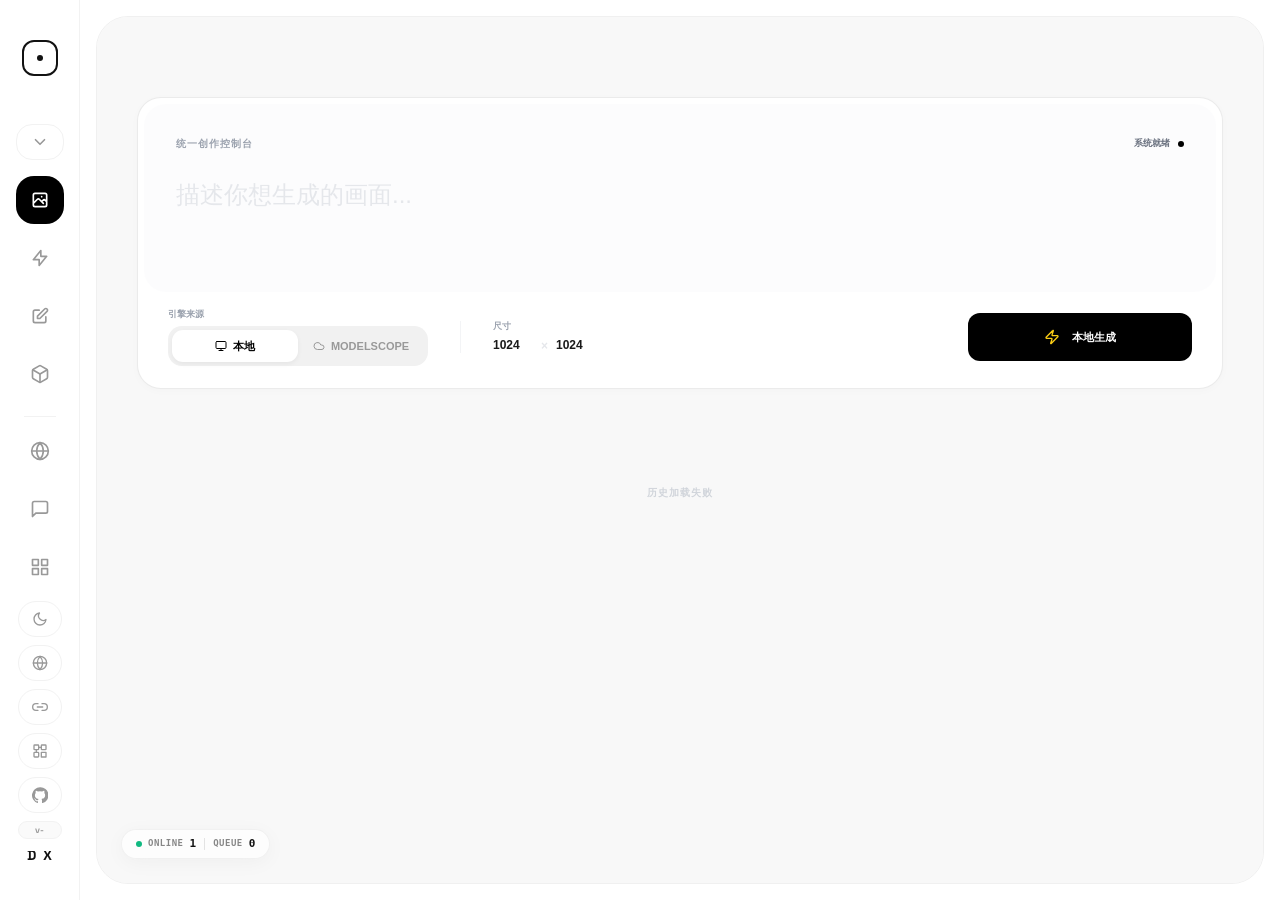
==== commit 0d1fb23e: "功能更新 修复循环节点bug，并增加了提示词模板库功能" ====
--- a/static/index.html
+++ b/static/index.html
@@ -23,11 +23,11 @@
             } catch(e) {}
         })();
     </script>
-    <script src="/static/vendor/js/tailwindcss-cdn.js?v=2026.05.25.4"></script>
-    <script src="/static/js/theme.js?v=2026.05.25.4"></script>
-    <script src="/static/js/i18n.js?v=2026.05.25.4"></script>
+    <script src="/static/vendor/js/tailwindcss-cdn.js?v=2026.05.28.1"></script>
+    <script src="/static/js/theme.js?v=2026.05.28.1"></script>
+    <script src="/static/js/i18n.js?v=2026.05.28.1"></script>
     <style>
-        @import url('/static/vendor/css/fonts.css?v=2026.05.25.4');
+        @import url('/static/vendor/css/fonts.css?v=2026.05.28.1');
 
         /* 本地 Tailwind 工具类兜底：CDN 慢/未就绪时也能立刻给图标尺寸，避免首屏左侧栏空白 */
         .w-1\.5 { width: 0.375rem; }
@@ -174,17 +174,48 @@
             height: 36px;
             border: 2px solid var(--text);
             border-radius: 12px;
+            background: transparent;
+            padding: 0;
+            color: var(--text);
             display: flex;
             align-items: center;
             justify-content: center;
+            cursor: pointer;
+            flex-shrink: 0;
             /* 仅保留 hover 真正会用到的属性过渡，避免 transition: all 因首屏属性补齐被意外触发 */
-            transition: transform 0.6s var(--fluid-ease) 0.5s, border-radius 0.6s var(--fluid-ease) 0.5s, border-color 0.3s;
+            transition: transform 0.6s var(--fluid-ease) 0.5s, border-radius 0.6s var(--fluid-ease) 0.5s, border-color 0.3s, background-color .18s, box-shadow .2s;
         }
 
         .sidebar:hover .logo-ring {
             transform: rotate(90deg);
             border-radius: 50%;
             transition-delay: 0s;
+        }
+
+        .logo-ring:hover,
+        .logo-ring:focus-visible {
+            background: var(--nav-hover-bg);
+            border-color: var(--text);
+            box-shadow: 0 0 0 4px rgba(148, 163, 184, .16), 0 10px 24px rgba(15, 23, 42, .08);
+            outline: none;
+        }
+
+        .logo-ring:hover #logo-dot,
+        .logo-ring:focus-visible #logo-dot {
+            transform: scale(1.8);
+        }
+
+        .logo-ring:active {
+            transform: scale(.94);
+            transition-delay: 0s;
+        }
+
+        .sidebar:hover .logo-ring:active {
+            transform: rotate(90deg) scale(.94);
+        }
+
+        #logo-dot {
+            transition: transform .16s ease, background-color .16s ease, box-shadow .16s ease;
         }
 
         /* 导航项 */
@@ -238,6 +269,60 @@
         .sidebar:hover .nav-text {
             opacity: 1;
             transition-delay: 0.1s;
+        }
+
+        .nav-fold-toggle {
+            position: relative;
+            width: 48px;
+            height: 36px;
+            margin: 0 0 6px;
+            padding-left: 14px;
+            border: 1px solid var(--border);
+            border-radius: 16px;
+            background: transparent;
+            color: var(--muted);
+            display: flex;
+            align-items: center;
+            justify-content: flex-start;
+            cursor: pointer;
+            overflow: hidden;
+            transition: width 0.3s var(--fluid-ease) 0.5s, background-color 0.2s, color 0.2s, border-color 0.2s;
+        }
+
+        .sidebar:hover .nav-fold-toggle {
+            width: 190px;
+            transition-delay: 0s;
+        }
+
+        .nav-fold-toggle:hover {
+            background: var(--nav-hover-bg);
+            color: var(--text);
+            border-color: var(--stage-border);
+        }
+
+        .nav-fold-icon {
+            width: 18px;
+            height: 18px;
+            flex: 0 0 auto;
+            transition: transform 0.25s var(--fluid-ease);
+        }
+
+        .nav-fold-toggle[aria-expanded="false"] .nav-fold-icon {
+            transform: rotate(-90deg);
+        }
+
+        .nav-fold-group {
+            width: 100%;
+            max-height: 282px;
+            opacity: 1;
+            overflow: hidden;
+            transition: max-height 0.3s var(--fluid-ease), opacity 0.2s ease;
+        }
+
+        .nav-fold-group.is-collapsed {
+            max-height: 0;
+            opacity: 0;
+            pointer-events: none;
         }
 
         /* 主舞台区 */
@@ -530,18 +615,47 @@
         .side-pill { gap:0; }
         .sidebar:hover .side-pill { gap:8px; }
 
+        .project-version-badge {
+            width:44px;
+            min-height:18px;
+            padding:0 4px;
+            border-radius:999px;
+            border:1px solid var(--border);
+            background:var(--nav-hover-bg);
+            color:var(--muted);
+            display:flex;
+            align-items:center;
+            justify-content:center;
+            font-size:9px;
+            font-weight:800;
+            line-height:1;
+            white-space:nowrap;
+            overflow:hidden;
+            transition:width 0.3s var(--fluid-ease) 0.5s, color .2s, border-color .2s, background-color .2s;
+        }
+
+        .sidebar:hover .project-version-badge {
+            width:170px;
+            transition-delay:0s;
+        }
+
+        .project-version-full { display:none; }
+        .sidebar:hover .project-version-compact { display:none; }
+        .sidebar:hover .project-version-full { display:inline; }
+
         .update-now-btn {
             display:none;
-            width:44px;
-            height:30px;
+            width:56px;
+            min-height:24px;
+            padding:0 7px;
             border-radius:999px;
             border:1px solid rgba(34,197,94,.35);
             background:rgba(34,197,94,.1);
             color:#16a34a;
             align-items:center;
             justify-content:center;
-            gap:7px;
-            font-size:11px;
+            gap:5px;
+            font-size:9px;
             font-weight:900;
             overflow:hidden;
             transition:width 0.3s var(--fluid-ease) 0.5s, background-color .2s, color .2s, border-color .2s;
@@ -550,15 +664,22 @@
         .sidebar:hover .update-now-btn { width:170px; transition-delay:0s; }
         .update-now-btn:hover { background:#16a34a; color:#fff; border-color:#16a34a; }
         .update-now-btn[disabled] { opacity:.7; cursor:wait; }
-        .update-now-btn svg { width:14px; height:14px; flex:0 0 auto; }
+        .update-now-btn svg { display:none; width:14px; height:14px; flex:0 0 auto; }
+        .sidebar:hover .update-now-btn svg { display:block; }
         .update-now-text {
-            opacity:0;
-            max-width:0;
+            opacity:1;
+            max-width:42px;
             white-space:nowrap;
             overflow:hidden;
             transition: opacity 0.3s 0.5s, max-width 0.3s var(--fluid-ease) 0.5s;
         }
-        .sidebar:hover .update-now-text { opacity:1; max-width:110px; transition-delay:.15s; }
+        .update-action-prefix { display:none; }
+        .update-version-full { display:none; }
+        .sidebar:hover .update-version-compact { display:none; }
+        .sidebar:hover .update-version-full { display:inline; }
+        .sidebar:hover .update-action-prefix { display:inline; }
+        .sidebar:hover .update-now-text { max-width:130px; transition-delay:.15s; }
+        .update-now-btn.show + .project-version-badge { display:none; }
         html.theme-dark .update-now-btn,
         body.theme-dark .update-now-btn {
             border-color:rgba(134,239,172,.42);
@@ -571,43 +692,188 @@
             border-color:#86efac;
             color:#052e16;
         }
+
+        .sidebar.is-pinned {
+            width: 220px;
+            transition-delay: 0s;
+        }
+        .sidebar.is-pinned .logo-ring {
+            transform: rotate(90deg);
+            border-radius: 50%;
+            transition-delay: 0s;
+            background: var(--nav-hover-bg);
+            color: var(--text);
+            box-shadow: 0 0 0 4px rgba(148, 163, 184, .10);
+        }
+        .sidebar.is-pinned #logo-dot {
+            background: var(--text) !important;
+            transform: scale(1.35);
+            box-shadow: 0 0 0 4px rgba(148, 163, 184, .16);
+        }
+        .sidebar.is-pinned .logo-ring:hover,
+        .sidebar.is-pinned .logo-ring:focus-visible {
+            box-shadow: 0 0 0 5px rgba(148, 163, 184, .14);
+        }
+        .sidebar.is-pinned .nav-item,
+        .sidebar.is-pinned .nav-fold-toggle {
+            width: 190px;
+            transition-delay: 0s;
+        }
+        .sidebar.is-pinned .nav-text {
+            opacity: 1;
+            transition-delay: 0.1s;
+        }
+        .sidebar.is-pinned .letter-d {
+            transform: translateX(-120px);
+            opacity: 0;
+            transition-delay: 0s;
+        }
+        .sidebar.is-pinned .letter-x {
+            transform: translateX(120px);
+            opacity: 0;
+            transition-delay: 0s;
+        }
+        .sidebar.is-pinned .author-content-wrap {
+            opacity: 1;
+            transform: scale(1);
+            transition-delay: 0.2s;
+            pointer-events: auto;
+        }
+        .sidebar.is-pinned .side-pill {
+            width: 170px;
+            gap: 8px;
+            transition-delay: 0s;
+        }
+        .sidebar.is-pinned .side-pill-text {
+            opacity: 1;
+            max-width: 120px;
+            transition-delay: .15s;
+        }
+        .sidebar.is-pinned .project-version-badge,
+        .sidebar.is-pinned .update-now-btn {
+            width: 170px;
+            transition-delay: 0s;
+        }
+        .sidebar.is-pinned .project-version-compact,
+        .sidebar.is-pinned .update-version-compact {
+            display: none;
+        }
+        .sidebar.is-pinned .project-version-full,
+        .sidebar.is-pinned .update-version-full,
+        .sidebar.is-pinned .update-action-prefix {
+            display: inline;
+        }
+        .sidebar.is-pinned .update-now-btn svg {
+            display: block;
+        }
+        .sidebar.is-pinned .update-now-text {
+            max-width: 130px;
+            transition-delay: .15s;
+        }
+
+        .sidebar.is-collapsing:hover {
+            width: 80px;
+        }
+        .sidebar.is-collapsing:hover .logo-ring {
+            transform: none;
+            border-radius: 12px;
+            background: transparent;
+        }
+        .sidebar.is-collapsing:hover .nav-item,
+        .sidebar.is-collapsing:hover .nav-fold-toggle {
+            width: 48px;
+        }
+        .sidebar.is-collapsing:hover .nav-text {
+            opacity: 0;
+        }
+        .sidebar.is-collapsing:hover .letter-d {
+            transform: translateX(-8px);
+            opacity: 1;
+        }
+        .sidebar.is-collapsing:hover .letter-x {
+            transform: translateX(8px);
+            opacity: 1;
+        }
+        .sidebar.is-collapsing:hover .author-content-wrap {
+            opacity: 0;
+            transform: scale(0.9);
+            pointer-events: none;
+        }
+        .sidebar.is-collapsing:hover .side-pill {
+            width: 44px;
+            gap: 0;
+        }
+        .sidebar.is-collapsing:hover .side-pill-text {
+            opacity: 0;
+            max-width: 0;
+        }
+        .sidebar.is-collapsing:hover .project-version-badge {
+            width: 44px;
+        }
+        .sidebar.is-collapsing:hover .project-version-compact,
+        .sidebar.is-collapsing:hover .update-version-compact {
+            display: inline;
+        }
+        .sidebar.is-collapsing:hover .project-version-full,
+        .sidebar.is-collapsing:hover .update-version-full,
+        .sidebar.is-collapsing:hover .update-action-prefix {
+            display: none;
+        }
+        .sidebar.is-collapsing:hover .update-now-btn {
+            width: 56px;
+        }
+        .sidebar.is-collapsing:hover .update-now-btn svg {
+            display: none;
+        }
+        .sidebar.is-collapsing:hover .update-now-text {
+            max-width: 42px;
+        }
     </style>
 </head>
 
 <body>
 
     <div class="app-shell">
-        <aside class="sidebar">
-            <div class="logo-ring mb-12">
+        <aside class="sidebar" id="studioSidebar">
+            <button class="logo-ring mb-12" id="sidebarLogoToggle" type="button" onclick="toggleSidebarPinned(event)" aria-pressed="false" title="固定导航栏">
                 <div class="w-1.5 h-1.5 rounded-full transition-colors" id="logo-dot" style="background:var(--text)"></div>
-            </div>
+            </button>
 
             <nav>
-                <div class="nav-item active" onclick="switchUI(this, 'zimage')">
-                    <svg class="w-5 h-5 flex-shrink-0" fill="none" stroke="currentColor" viewBox="0 0 24 24">
-                        <path d="M4 16l4.586-4.586a2 2 0 012.828 0L16 16m-2-2l1.587-1.587a2 2 0 012.828 0L20 14m-6-6h.01M6 20h12a2 2 0 002-2V6a2 2 0 00-2-2H6a2 2 0 00-2 2v12a2 2 0 002 2z" stroke-width="2" stroke-linecap="round" stroke-linejoin="round"></path>
+                <button class="nav-fold-toggle" id="local-nav-toggle" type="button" onclick="toggleLocalNav()" aria-expanded="true" title="折叠本地功能">
+                    <svg class="nav-fold-icon" fill="none" stroke="currentColor" viewBox="0 0 24 24" stroke-width="2.2" stroke-linecap="round" stroke-linejoin="round" aria-hidden="true">
+                        <polyline points="6 9 12 15 18 9"></polyline>
                     </svg>
-                    <span class="nav-text" data-i18n="nav.textToImage">文生图</span>
-                </div>
-                <div class="nav-item" onclick="switchUI(this, 'enhance')">
-                    <svg class="w-5 h-5 flex-shrink-0" fill="none" stroke="currentColor" viewBox="0 0 24 24">
-                        <path d="M13 10V3L4 14h7v7l9-11h-7z" stroke-width="2" stroke-linecap="round" stroke-linejoin="round"></path>
-                    </svg>
-                    <span class="nav-text" data-i18n="nav.enhance">细节增强</span>
-                </div>
-                <div class="nav-item" onclick="switchUI(this, 'klein')">
-                    <svg class="w-5 h-5 flex-shrink-0" fill="none" stroke="currentColor" viewBox="0 0 24 24">
-                        <path d="M11 5H6a2 2 0 00-2 2v11a2 2 0 002 2h11a2 2 0 002-2v-5m-1.414-9.414a2 2 0 112.828 2.828L11.828 15H9v-2.828l8.586-8.586z" stroke-width="2" stroke-linecap="round" stroke-linejoin="round"></path>
-                    </svg>
-                    <span class="nav-text" data-i18n="nav.imageEdit">图片编辑</span>
-                </div>
-                <div class="nav-item" onclick="switchUI(this, 'angle')">
-                    <svg class="w-5 h-5 flex-shrink-0" fill="none" stroke="currentColor" viewBox="0 0 24 24" stroke-width="2" stroke-linecap="round" stroke-linejoin="round">
-                        <path d="M21 16V8a2 2 0 0 0-1-1.73l-7-4a2 2 0 0 0-2 0l-7 4A2 2 0 0 0 3 8v8a2 2 0 0 0 1 1.73l7 4a2 2 0 0 0 2 0l7-4A2 2 0 0 0 21 16z"></path>
-                        <polyline points="3.27 6.96 12 12.01 20.73 6.96"></polyline>
-                        <line x1="12" y1="22.08" x2="12" y2="12"></line>
-                    </svg>
-                    <span class="nav-text" data-i18n="nav.angle">角度控制</span>
+                    <span class="nav-text" data-i18n="nav.localTools">本地功能</span>
+                </button>
+
+                <div class="nav-fold-group" id="local-nav-group">
+                    <div class="nav-item active" onclick="switchUI(this, 'zimage')">
+                        <svg class="w-5 h-5 flex-shrink-0" fill="none" stroke="currentColor" viewBox="0 0 24 24">
+                            <path d="M4 16l4.586-4.586a2 2 0 012.828 0L16 16m-2-2l1.587-1.587a2 2 0 012.828 0L20 14m-6-6h.01M6 20h12a2 2 0 002-2V6a2 2 0 00-2-2H6a2 2 0 00-2 2v12a2 2 0 002 2z" stroke-width="2" stroke-linecap="round" stroke-linejoin="round"></path>
+                        </svg>
+                        <span class="nav-text" data-i18n="nav.textToImage">文生图</span>
+                    </div>
+                    <div class="nav-item" onclick="switchUI(this, 'enhance')">
+                        <svg class="w-5 h-5 flex-shrink-0" fill="none" stroke="currentColor" viewBox="0 0 24 24">
+                            <path d="M13 10V3L4 14h7v7l9-11h-7z" stroke-width="2" stroke-linecap="round" stroke-linejoin="round"></path>
+                        </svg>
+                        <span class="nav-text" data-i18n="nav.enhance">细节增强</span>
+                    </div>
+                    <div class="nav-item" onclick="switchUI(this, 'klein')">
+                        <svg class="w-5 h-5 flex-shrink-0" fill="none" stroke="currentColor" viewBox="0 0 24 24">
+                            <path d="M11 5H6a2 2 0 00-2 2v11a2 2 0 002 2h11a2 2 0 002-2v-5m-1.414-9.414a2 2 0 112.828 2.828L11.828 15H9v-2.828l8.586-8.586z" stroke-width="2" stroke-linecap="round" stroke-linejoin="round"></path>
+                        </svg>
+                        <span class="nav-text" data-i18n="nav.imageEdit">图片编辑</span>
+                    </div>
+                    <div class="nav-item" onclick="switchUI(this, 'angle')">
+                        <svg class="w-5 h-5 flex-shrink-0" fill="none" stroke="currentColor" viewBox="0 0 24 24" stroke-width="2" stroke-linecap="round" stroke-linejoin="round">
+                            <path d="M21 16V8a2 2 0 0 0-1-1.73l-7-4a2 2 0 0 0-2 0l-7 4A2 2 0 0 0 3 8v8a2 2 0 0 0 1 1.73l7 4a2 2 0 0 0 2 0l7-4A2 2 0 0 0 21 16z"></path>
+                            <polyline points="3.27 6.96 12 12.01 20.73 6.96"></polyline>
+                            <line x1="12" y1="22.08" x2="12" y2="12"></line>
+                        </svg>
+                        <span class="nav-text" data-i18n="nav.angle">角度控制</span>
+                    </div>
                 </div>
 
                 <!-- 分隔线 -->
@@ -695,6 +961,7 @@
                     </svg>
                     <span id="update-now-text" class="update-now-text" data-i18n="update.oneClick">一键更新</span>
                 </button>
+                <div id="project-version-badge" class="project-version-badge" title="当前版本">v-</div>
             </div>
 
             <div class="author-box">
@@ -745,15 +1012,15 @@
         </script>
 
         <main class="stage">
-            <iframe id="frame-zimage" data-src="/static/zimage.html?v=2026.05.25.4" class="active" scrolling="yes"></iframe>
-            <iframe id="frame-enhance" data-src="/static/enhance.html?v=2026.05.25.4" scrolling="yes"></iframe>
-            <iframe id="frame-klein" data-src="/static/klein.html?v=2026.05.25.4" scrolling="yes"></iframe>
-            <iframe id="frame-angle" data-src="/static/angle.html?v=2026.05.25.4" scrolling="yes"></iframe>
-            <iframe id="frame-online" data-src="/static/online.html?v=2026.05.25.4" scrolling="yes"></iframe>
-            <iframe id="frame-gpt-chat" data-src="/static/gpt-chat.html?v=2026.05.25.4" scrolling="yes"></iframe>
-            <iframe id="frame-canvas" data-src="/static/canvas.html?v=2026.05.25.4" scrolling="yes"></iframe>
-            <iframe id="frame-api-settings" data-src="/static/api-settings.html?v=2026.05.25.4" scrolling="yes"></iframe>
-            <iframe id="frame-comfyui-settings" data-src="/static/comfyui-settings.html?v=2026.05.25.4" scrolling="yes"></iframe>
+            <iframe id="frame-zimage" data-src="/static/zimage.html?v=2026.05.28.1" class="active" scrolling="yes"></iframe>
+            <iframe id="frame-enhance" data-src="/static/enhance.html?v=2026.05.28.1" scrolling="yes"></iframe>
+            <iframe id="frame-klein" data-src="/static/klein.html?v=2026.05.28.1" scrolling="yes"></iframe>
+            <iframe id="frame-angle" data-src="/static/angle.html?v=2026.05.28.1" scrolling="yes"></iframe>
+            <iframe id="frame-online" data-src="/static/online.html?v=2026.05.28.1" scrolling="yes"></iframe>
+            <iframe id="frame-gpt-chat" data-src="/static/gpt-chat.html?v=2026.05.28.1" scrolling="yes"></iframe>
+            <iframe id="frame-canvas" data-src="/static/canvas.html?v=2026.05.28.1" scrolling="yes"></iframe>
+            <iframe id="frame-api-settings" data-src="/static/api-settings.html?v=2026.05.28.1" scrolling="yes"></iframe>
+            <iframe id="frame-comfyui-settings" data-src="/static/comfyui-settings.html?v=2026.05.28.1" scrolling="yes"></iframe>
 
             <div class="nano-monitor" id="nano-monitor">
                 <div class="stat-group">
@@ -784,10 +1051,63 @@
         const CID = localStorage.getItem("client_id") || generateUUID();
         localStorage.setItem("client_id", CID);
         const ACTIVE_PAGE_KEY = 'studio_active_page';
+        const LOCAL_NAV_COLLAPSED_KEY = 'studio_local_nav_collapsed';
+        const SIDEBAR_PINNED_KEY = 'studio_sidebar_pinned';
         const DEFAULT_PAGE_ID = 'zimage';
         const PAGE_IDS = ['zimage','enhance','klein','angle','online','gpt-chat','canvas','api-settings','comfyui-settings'];
+        const LOCAL_PAGE_IDS = ['zimage','enhance','klein','angle'];
         const PROJECT_URL = 'https://github.com/hero8152/Infinite-Canvas';
         let appInfo = { version:'', repo_url:PROJECT_URL, version_url:'https://raw.githubusercontent.com/hero8152/Infinite-Canvas/main/VERSION' };
+
+        function setSidebarPinned(pinned, options = {}) {
+            const sidebar = document.getElementById('studioSidebar');
+            const logo = document.getElementById('sidebarLogoToggle');
+            if(!sidebar) return;
+            sidebar.classList.toggle('is-pinned', pinned);
+            if(!pinned) {
+                sidebar.classList.add('is-collapsing');
+                window.setTimeout(() => sidebar.classList.remove('is-collapsing'), 360);
+            } else {
+                sidebar.classList.remove('is-collapsing');
+            }
+            if(logo) {
+                logo.setAttribute('aria-pressed', pinned ? 'true' : 'false');
+                logo.title = pinned ? '收起导航栏' : '固定导航栏';
+            }
+            if(!options.skipRemember) localStorage.setItem(SIDEBAR_PINNED_KEY, pinned ? '1' : '0');
+        }
+
+        function toggleSidebarPinned(event) {
+            event?.preventDefault?.();
+            event?.stopPropagation?.();
+            const sidebar = document.getElementById('studioSidebar');
+            setSidebarPinned(!sidebar?.classList.contains('is-pinned'));
+        }
+
+        function restoreSidebarPinned() {
+            setSidebarPinned(localStorage.getItem(SIDEBAR_PINNED_KEY) === '1', { skipRemember:true });
+        }
+
+        function setLocalNavCollapsed(collapsed, options = {}) {
+            const group = document.getElementById('local-nav-group');
+            const toggle = document.getElementById('local-nav-toggle');
+            if(group) group.classList.toggle('is-collapsed', collapsed);
+            if(toggle) {
+                toggle.setAttribute('aria-expanded', collapsed ? 'false' : 'true');
+                toggle.title = collapsed ? '展开本地功能' : '折叠本地功能';
+            }
+            if(!options.skipRemember) localStorage.setItem(LOCAL_NAV_COLLAPSED_KEY, collapsed ? '1' : '0');
+        }
+
+        function toggleLocalNav() {
+            const group = document.getElementById('local-nav-group');
+            setLocalNavCollapsed(!group?.classList.contains('is-collapsed'));
+        }
+
+        function restoreLocalNav(id) {
+            const savedCollapsed = localStorage.getItem(LOCAL_NAV_COLLAPSED_KEY) === '1';
+            setLocalNavCollapsed(savedCollapsed && !LOCAL_PAGE_IDS.includes(id), { skipRemember:true });
+        }
 
         function switchUI(el, id, options = {}) {
             if(!PAGE_IDS.includes(id)) id = DEFAULT_PAGE_ID;
@@ -801,6 +1121,11 @@
             // sync theme to newly activated iframe
             syncThemeToFrame(target);
             syncLanguageToFrame(target);
+            if(LOCAL_PAGE_IDS.includes(id)) {
+                setLocalNavCollapsed(false, { skipRemember:true });
+            } else {
+                setLocalNavCollapsed(localStorage.getItem(LOCAL_NAV_COLLAPSED_KEY) === '1', { skipRemember:true });
+            }
             // 切换到画布时通知刷新工作流列表（防止在 comfyui-settings 修改后画布未及时更新）
             if (id === 'canvas' && target.src) {
                 try { target.contentWindow?.postMessage({ type: 'canvas-focus' }, '*'); } catch(e) {}
@@ -808,7 +1133,9 @@
         }
 
         function restoreActivePage() {
+            restoreSidebarPinned();
             const id = PAGE_IDS.includes(localStorage.getItem(ACTIVE_PAGE_KEY)) ? localStorage.getItem(ACTIVE_PAGE_KEY) : DEFAULT_PAGE_ID;
+            restoreLocalNav(id);
             const trigger = document.querySelector(`[onclick*="'${id}'"],[onclick*='"${id}"']`);
             switchUI(trigger, id, { skipRemember:true });
             document.documentElement.classList.remove('studio-route-booting');
@@ -900,6 +1227,7 @@
             window.StudioI18n.toggle();
             document.querySelectorAll('iframe').forEach(frame => syncLanguageToFrame(frame));
             updateProjectUpdateTitle();
+            refreshUpdateButtonText();
         }
 
         function syncLanguageToFrame(frame) {
@@ -958,14 +1286,81 @@
             return String(a || '').trim() === String(b || '').trim() ? 0 : 1;
         }
 
+        function compactVersion(value) {
+            const text = String(value || '').trim();
+            const parts = text.match(/\d+/g) || [];
+            if(parts.length >= 3) return `${parts[1]}.${parts[2]}`;
+            return text.replace(/^v/i, '') || '-';
+        }
+
+        function versionLabel(value, mode = 'full') {
+            const text = String(value || '').trim();
+            if(!text) return 'v-';
+            return mode === 'compact' ? `v${compactVersion(text)}` : `v${text.replace(/^v/i, '')}`;
+        }
+
+        function setProjectVersionBadge(version) {
+            const badge = document.getElementById('project-version-badge');
+            if(!badge) return;
+            const full = versionLabel(version);
+            badge.replaceChildren();
+            if(version) {
+                const compactSpan = document.createElement('span');
+                compactSpan.className = 'project-version-compact';
+                compactSpan.textContent = versionLabel(version, 'compact');
+                const fullSpan = document.createElement('span');
+                fullSpan.className = 'project-version-full';
+                fullSpan.textContent = full;
+                badge.append(compactSpan, fullSpan);
+            } else {
+                badge.textContent = 'v-';
+            }
+            badge.title = window.StudioI18n?.lang?.() === 'en'
+                ? `Current version: ${full}`
+                : `当前版本：${full}`;
+        }
+
+        function refreshUpdateButtonText() {
+            const btn = document.getElementById('update-now-btn');
+            const text = document.getElementById('update-now-text');
+            if(!btn || !text || !btn.classList.contains('show')) return;
+            const remoteVersion = document.getElementById('github-entry-btn')?.dataset.remoteVersion || '';
+            const isEn = window.StudioI18n?.lang?.() === 'en';
+            text.removeAttribute('data-i18n');
+            if(remoteVersion) {
+                const prefix = isEn ? 'Update to' : '更新到';
+                text.replaceChildren();
+                const prefixSpan = document.createElement('span');
+                prefixSpan.className = 'update-action-prefix';
+                prefixSpan.textContent = `${prefix} `;
+                const compactSpan = document.createElement('span');
+                compactSpan.className = 'update-version-compact';
+                compactSpan.textContent = versionLabel(remoteVersion, 'compact');
+                const fullSpan = document.createElement('span');
+                fullSpan.className = 'update-version-full';
+                fullSpan.textContent = versionLabel(remoteVersion);
+                text.append(prefixSpan, compactSpan, fullSpan);
+                btn.setAttribute('aria-label', `${prefix} ${versionLabel(remoteVersion)}`);
+            } else {
+                text.textContent = isEn ? 'Update' : '一键更新';
+                btn.setAttribute('aria-label', text.textContent);
+            }
+        }
+
         function updateProjectUpdateTitle() {
             const gitBtn = document.getElementById('github-entry-btn');
+            setProjectVersionBadge(appInfo.version || gitBtn?.dataset.localVersion || '');
             if(!gitBtn?.classList.contains('update-available')) return;
             const remoteVersion = gitBtn.dataset.remoteVersion || '';
             const isEn = window.StudioI18n?.lang?.() === 'en';
-            gitBtn.title = isEn ? `New version available: ${remoteVersion || '-'}` : `发现新版本：${remoteVersion || '-'}`;
+            gitBtn.title = isEn
+                ? `Current ${versionLabel(gitBtn.dataset.localVersion || appInfo.version)} · latest ${versionLabel(remoteVersion)}`
+                : `当前 ${versionLabel(gitBtn.dataset.localVersion || appInfo.version)} · 最新 ${versionLabel(remoteVersion)}`;
             const updateBtn = document.getElementById('update-now-btn');
-            if(updateBtn) updateBtn.title = isEn ? 'Update main.py and static files from GitHub' : '从 GitHub 更新 main.py 和 static 文件';
+            if(updateBtn) updateBtn.title = remoteVersion
+                ? (isEn ? `Update to ${versionLabel(remoteVersion)}` : `更新到 ${versionLabel(remoteVersion)}`)
+                : (isEn ? 'Update main.py and static files from GitHub' : '从 GitHub 更新 main.py 和 static 文件');
+            refreshUpdateButtonText();
         }
 
         function showUpdateNotice(localVersion, remoteVersion) {
@@ -1019,12 +1414,14 @@
                 alert(done);
                 document.getElementById('github-entry-btn')?.classList.remove('update-available');
                 btn?.classList.remove('show');
+                setProjectVersionBadge(data.version || document.getElementById('github-entry-btn')?.dataset.remoteVersion || appInfo.version);
                 if(restarting) waitForBackendAndReload();
             } catch(e) {
                 alert((isEn ? 'Update failed: ' : '更新失败：') + describeNetworkError(e, isEn));
             } finally {
                 if(btn) btn.disabled = false;
                 if(text) text.textContent = oldText || (isEn ? 'Update' : '一键更新');
+                refreshUpdateButtonText();
             }
         }
         async function waitForBackendAndReload() {
@@ -1079,6 +1476,7 @@
                 const info = await fetch('/api/app-info', { cache:'no-store' }).then(r => r.json());
                 appInfo = {...appInfo, ...info};
                 const current = String(appInfo.version || '').trim();
+                setProjectVersionBadge(current);
                 const remoteText = await fetch(`${appInfo.version_url || ''}?t=${Date.now()}`, { cache:'no-store' }).then(r => r.ok ? r.text() : '');
                 const remote = String(remoteText || '').trim().split(/\r?\n/)[0].trim();
                 if(current && remote && compareVersions(remote, current) > 0) showUpdateNotice(current, remote);
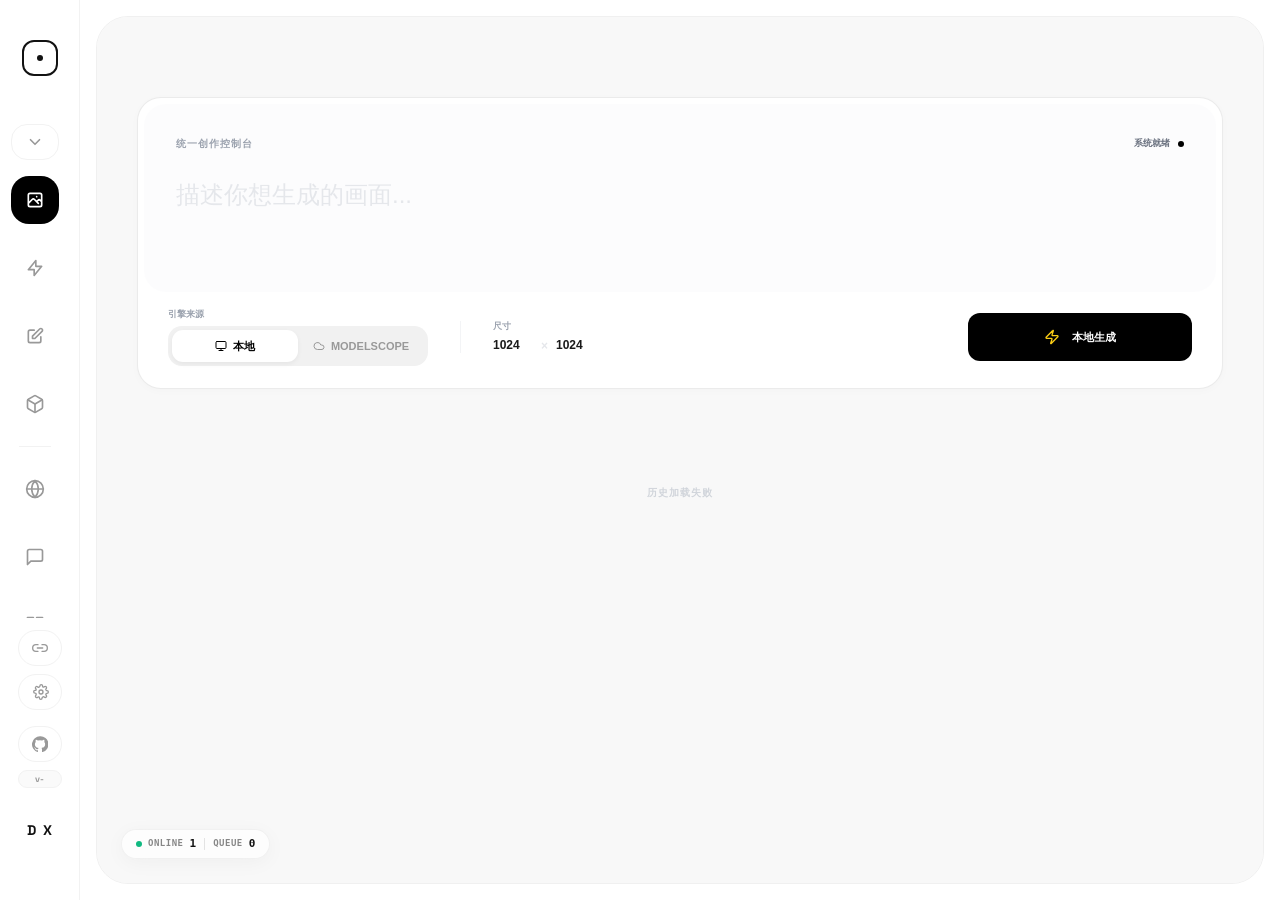
==== commit bf357bef: "性能优化" ====
--- a/static/index.html
+++ b/static/index.html
@@ -23,11 +23,11 @@
             } catch(e) {}
         })();
     </script>
-    <script src="/static/vendor/js/tailwindcss-cdn.js?v=2026.05.28.1"></script>
-    <script src="/static/js/theme.js?v=2026.05.28.1"></script>
-    <script src="/static/js/i18n.js?v=2026.05.28.1"></script>
+    <script src="/static/vendor/js/tailwindcss-cdn.js?v=2026.06.9.1779672342"></script>
+    <script src="/static/js/theme.js?v=2026.06.9.1780456238"></script>
+    <script src="/static/js/i18n.js?v=2026.06.9.1780902932"></script>
     <style>
-        @import url('/static/vendor/css/fonts.css?v=2026.05.28.1');
+        @import url('/static/vendor/css/fonts.css?v=2026.06.9.1779672342');
 
         /* 本地 Tailwind 工具类兜底：CDN 慢/未就绪时也能立刻给图标尺寸，避免首屏左侧栏空白 */
         .w-1\.5 { width: 0.375rem; }
@@ -88,6 +88,8 @@
         html,
         body {
             overscroll-behavior: auto;
+            height: 100%;
+            overflow: hidden;
         }
 
         *::-webkit-scrollbar {
@@ -145,6 +147,8 @@
         .sidebar {
             width: 80px;
             min-width: 80px;
+            height: 100vh;
+            max-height: 100vh;
             background: var(--sidebar-bg);
             display: flex;
             flex-direction: column;
@@ -153,6 +157,7 @@
             padding: 40px 0;
             transition: width 0.5s var(--fluid-ease) 0.5s, background 0.3s, border-color 0.3s;
             z-index: 50;
+            overflow: hidden;
         }
 
         .sidebar:hover {
@@ -181,7 +186,7 @@
             align-items: center;
             justify-content: center;
             cursor: pointer;
-            flex-shrink: 0;
+            flex: 0 0 auto;
             /* 仅保留 hover 真正会用到的属性过渡，避免 transition: all 因首屏属性补齐被意外触发 */
             transition: transform 0.6s var(--fluid-ease) 0.5s, border-radius 0.6s var(--fluid-ease) 0.5s, border-color 0.3s, background-color .18s, box-shadow .2s;
         }
@@ -223,6 +228,7 @@
             position: relative;
             width: 48px;
             height: 48px;
+            flex: 0 0 48px;
             margin: 10px 0;
             display: flex;
             align-items: center;
@@ -275,6 +281,7 @@
             position: relative;
             width: 48px;
             height: 36px;
+            flex: 0 0 36px;
             margin: 0 0 6px;
             padding-left: 14px;
             border: 1px solid var(--border);
@@ -313,9 +320,13 @@
 
         .nav-fold-group {
             width: 100%;
-            max-height: 282px;
+            flex: 0 0 auto;
+            max-height: 720px;
             opacity: 1;
             overflow: hidden;
+            display: flex;
+            flex-direction: column;
+            align-items: center;
             transition: max-height 0.3s var(--fluid-ease), opacity 0.2s ease;
         }
 
@@ -323,6 +334,43 @@
             max-height: 0;
             opacity: 0;
             pointer-events: none;
+        }
+
+        .sidebar nav {
+            width: 100%;
+            min-height: 0;
+            flex: 1 1 auto;
+            overflow-y: auto;
+            overflow-x: hidden;
+            display: flex;
+            flex-direction: column;
+            align-items: center;
+            padding: 0 0 6px;
+            overscroll-behavior: contain;
+            scrollbar-gutter: stable;
+            -webkit-overflow-scrolling: touch;
+            scrollbar-width: thin;
+            scrollbar-color: rgba(148, 163, 184, .34) transparent;
+        }
+
+        .sidebar::-webkit-scrollbar { width: 4px !important; }
+        .sidebar::-webkit-scrollbar-track { background: transparent !important; }
+        .sidebar::-webkit-scrollbar-thumb {
+            background: rgba(148, 163, 184, .34) !important;
+            border: 0 !important;
+            border-radius: 999px !important;
+        }
+
+        .sidebar nav::-webkit-scrollbar { width: 4px !important; }
+        .sidebar nav::-webkit-scrollbar-track { background: transparent !important; }
+        .sidebar nav::-webkit-scrollbar-thumb {
+            background: rgba(148, 163, 184, .34) !important;
+            border: 0 !important;
+            border-radius: 999px !important;
+        }
+
+        .sidebar nav > * {
+            flex-shrink: 0;
         }
 
         /* 主舞台区 */
@@ -441,6 +489,7 @@
         .author-box {
             width: 100%;
             height: 60px;
+            flex: 0 0 60px;
             position: relative;
             display: flex;
             align-items: center;
@@ -510,13 +559,14 @@
         }
 
         .side-actions {
-            margin-top:auto;
+            margin-top:12px;
             margin-bottom:12px;
             display:flex;
             flex-direction:column;
             align-items:center;
             gap:8px;
             width:100%;
+            flex:0 0 auto;
         }
 
         .side-pill {
@@ -596,6 +646,41 @@
         }
 
         .side-pill svg { width: 16px; height: 16px; flex:0 0 auto; }
+        .settings-fold-chevron {
+            width: 13px !important;
+            height: 13px !important;
+            margin-left: -2px;
+            opacity: 0;
+            max-width: 0;
+            overflow: hidden;
+            transition: opacity 0.3s 0.5s, max-width 0.3s var(--fluid-ease) 0.5s, transform .22s var(--fluid-ease);
+        }
+        .sidebar:hover .settings-fold-chevron,
+        .sidebar.is-pinned .settings-fold-chevron {
+            opacity: .72;
+            max-width: 16px;
+            transition-delay: .15s, .15s, 0s;
+        }
+        .settings-fold-toggle[aria-expanded="true"] .settings-fold-chevron {
+            transform: rotate(180deg);
+        }
+        .settings-fold-group {
+            width: 100%;
+            max-height: 0;
+            opacity: 0;
+            overflow: hidden;
+            display: flex;
+            flex-direction: column;
+            align-items: center;
+            gap: 8px;
+            pointer-events: none;
+            transition: max-height .28s var(--fluid-ease), opacity .18s ease;
+        }
+        .settings-fold-group:not(.is-collapsed) {
+            max-height: 132px;
+            opacity: 1;
+            pointer-events: auto;
+        }
         .side-pill-text {
             opacity:0;
             max-width:0;
@@ -631,8 +716,12 @@
             line-height:1;
             white-space:nowrap;
             overflow:hidden;
+            cursor:pointer;
             transition:width 0.3s var(--fluid-ease) 0.5s, color .2s, border-color .2s, background-color .2s;
         }
+        .project-version-badge:hover { color:var(--text); border-color:var(--accent, #6366f1); }
+        .project-version-badge.checking { opacity:.6; animation:badge-pulse 1s ease-in-out infinite; }
+        @keyframes badge-pulse { 0%,100%{opacity:.5;} 50%{opacity:1;} }
 
         .sidebar:hover .project-version-badge {
             width:170px;
@@ -691,6 +780,522 @@
             background:#86efac;
             border-color:#86efac;
             color:#052e16;
+        }
+
+        @media (max-height: 760px) {
+            .sidebar {
+                padding: 18px 0 14px;
+                overflow-y:auto;
+                overflow-x:hidden;
+                overscroll-behavior:contain;
+                -webkit-overflow-scrolling:touch;
+                scrollbar-width:thin;
+                scrollbar-color:rgba(148,163,184,.34) transparent;
+            }
+            .sidebar nav {
+                flex:0 0 auto;
+                min-height:auto;
+                overflow:visible;
+                padding-bottom:0;
+            }
+            .logo-ring { margin-bottom: 16px !important; }
+            .nav-item {
+                height: 42px;
+                flex-basis: 42px;
+                margin: 5px 0;
+                border-radius: 15px;
+            }
+            .nav-fold-toggle {
+                height: 32px;
+                flex-basis: 32px;
+                margin-bottom: 4px;
+                border-radius: 14px;
+            }
+            .nav-fold-group { max-height: 720px; }
+            .side-actions {
+                margin-top:8px;
+                margin-bottom:0;
+                gap:5px;
+                padding-top:8px;
+                border-top:1px solid var(--border);
+            }
+            .settings-fold-group {
+                gap: 5px;
+            }
+            .settings-fold-group:not(.is-collapsed) {
+                max-height: 105px;
+            }
+            .side-pill {
+                height:30px;
+                flex-basis:30px;
+                width:40px;
+            }
+            .project-version-badge { width:40px; min-height:16px; font-size:8px; }
+            .update-now-btn.show { min-height:22px; width:48px; }
+            .author-box { display:none; }
+        }
+
+        @media (max-height: 660px) {
+            .sidebar { padding: 12px 0; }
+            .sidebar nav {
+                flex:0 0 auto;
+                min-height:auto;
+                overflow:visible;
+                padding-bottom:0;
+            }
+            .logo-ring {
+                width:32px;
+                height:32px;
+                border-radius:10px;
+                margin-bottom:10px !important;
+            }
+            .nav-item {
+                height:38px;
+                flex-basis:38px;
+                margin:3px 0;
+                border-radius:14px;
+            }
+            .nav-fold-toggle { height:30px; flex-basis:30px; }
+            .nav-fold-group { max-height: 720px; }
+            .side-actions {
+                gap:4px;
+                padding-top:6px;
+            }
+            .settings-fold-group {
+                gap: 4px;
+            }
+            .settings-fold-group:not(.is-collapsed) {
+                max-height: 102px;
+            }
+            .side-pill {
+                height:30px;
+                flex-basis:30px;
+                width:38px;
+            }
+            .side-pill svg { width:15px; height:15px; }
+            .project-version-badge { width:38px; min-height:16px; font-size:8px; }
+            .update-now-btn.show { width:46px; min-height:22px; font-size:8px; }
+        }
+
+        .studio-modal[hidden] {
+            display:none !important;
+        }
+
+        .studio-modal {
+            position:fixed;
+            inset:0;
+            z-index:500;
+            display:flex;
+            align-items:center;
+            justify-content:center;
+            padding:24px;
+            background:rgba(15,23,42,.38);
+            backdrop-filter:blur(10px);
+        }
+
+        .studio-modal-panel {
+            width:min(560px, 100%);
+            max-height:min(760px, calc(100vh - 48px));
+            display:flex;
+            flex-direction:column;
+            overflow:hidden;
+            border-radius:8px;
+            border:1px solid rgba(15,23,42,.1);
+            background:#fff;
+            color:#111827;
+            box-shadow:0 24px 70px rgba(15,23,42,.24);
+        }
+
+        .studio-modal-head {
+            display:flex;
+            align-items:flex-start;
+            justify-content:space-between;
+            gap:16px;
+            padding:20px 20px 14px;
+            border-bottom:1px solid #eef2f7;
+        }
+
+        .studio-modal-kicker {
+            font-size:11px;
+            font-weight:900;
+            letter-spacing:.08em;
+            color:#16a34a;
+            text-transform:uppercase;
+            margin-bottom:6px;
+        }
+
+        .studio-modal-title {
+            font-size:20px;
+            line-height:1.25;
+            font-weight:900;
+            margin:0;
+            letter-spacing:0;
+        }
+
+        .studio-modal-close {
+            width:32px;
+            height:32px;
+            border-radius:8px;
+            border:1px solid #e5e7eb;
+            background:#fff;
+            color:#64748b;
+            display:flex;
+            align-items:center;
+            justify-content:center;
+            cursor:pointer;
+            flex:0 0 auto;
+        }
+
+        .studio-modal-close:hover {
+            color:#111827;
+            border-color:#cbd5e1;
+            background:#f8fafc;
+        }
+
+        .studio-modal-body {
+            padding:18px 20px;
+            overflow:auto;
+        }
+
+        .studio-modal-copy {
+            margin:0 0 14px;
+            color:#475569;
+            font-size:13px;
+            line-height:1.7;
+        }
+
+        .update-modal-summary {
+            display:flex;
+            align-items:flex-start;
+            gap:10px;
+            margin-top:16px;
+            padding:12px;
+            border:1px solid #e5e7eb;
+            border-radius:8px;
+            background:#f8fafc;
+            color:#334155;
+            font-size:12px;
+            line-height:1.55;
+        }
+
+        .update-modal-summary strong {
+            display:block;
+            color:#111827;
+            margin-bottom:2px;
+            font-size:12px;
+        }
+
+        .update-modal-dot {
+            width:9px;
+            height:9px;
+            margin-top:4px;
+            border-radius:99px;
+            background:#94a3b8;
+            flex:0 0 auto;
+        }
+
+        .update-modal-summary.ok .update-modal-dot { background:#22c55e; }
+        .update-modal-summary.warn .update-modal-dot { background:#f59e0b; }
+        .update-modal-summary.fail .update-modal-dot { background:#ef4444; }
+
+        /* 更新弹窗：双卡片需要更宽的面板，避免左右布局被裁剪 */
+        #project-update-modal .studio-modal-panel { width:min(880px, 100%); max-height:min(840px, calc(100vh - 48px)); }
+        .update-notes-box { margin:2px 0 14px; padding:12px; border:1px solid #e5e7eb; border-radius:8px; background:#fbfdff; }
+        .update-notes-head { display:flex; align-items:center; justify-content:space-between; gap:12px; margin-bottom:8px; }
+        .update-notes-head strong { font-size:12px; color:#111827; font-weight:950; }
+        .update-notes-version { color:#64748b; font-size:11px; font-weight:800; white-space:nowrap; }
+        .update-notes-list { margin:0; padding:0 0 0 16px; display:grid; gap:6px; color:#334155; font-size:12px; line-height:1.55; }
+        .update-notes-empty { margin:0; color:#94a3b8; font-size:12px; line-height:1.55; }
+        .update-source-list { display:grid; grid-template-columns:1fr 1fr; gap:12px; margin-top:14px; align-items:stretch; }
+        @media (max-width: 720px) { .update-source-list { grid-template-columns:1fr; } }
+        .update-source-card { width:100%; min-width:0; border:1px solid #e5e7eb; border-radius:10px; background:#fff; color:#111827; text-align:left; padding:12px; display:flex; flex-direction:column; gap:10px; cursor:pointer; transition:border-color .16s ease, box-shadow .16s ease, transform .16s ease, background .16s ease; }
+        .update-source-card:hover { transform:translateY(-1px); border-color:#cbd5e1; box-shadow:0 12px 28px rgba(15,23,42,.08); }
+        .update-source-card.active { border-color:#16a34a; box-shadow:0 0 0 2px rgba(22,163,74,.20); background:#f0fdf4; }
+        .update-source-head { display:flex; align-items:center; justify-content:space-between; gap:10px; }
+        .update-source-title { min-width:0; display:flex; flex-direction:column; gap:4px; }
+        .update-source-title strong { color:#111827; font-size:13px; line-height:1.2; font-weight:950; }
+        .update-source-title span { color:#64748b; font-size:11px; line-height:1.35; font-weight:700; }
+        .update-source-head-right { flex:0 0 auto; display:flex; align-items:center; gap:8px; }
+        .update-source-check { display:none; flex:0 0 auto; width:22px; height:22px; border-radius:999px; background:#16a34a; color:#fff; align-items:center; justify-content:center; }
+        .update-source-check svg { width:14px; height:14px; }
+        .update-source-card.active .update-source-check { display:flex; }
+        .update-source-badge { flex:0 0 auto; min-width:56px; height:24px; border-radius:999px; background:#f1f5f9; color:#64748b; display:flex; align-items:center; justify-content:center; padding:0 9px; font-size:10px; font-weight:900; }
+        .update-source-badge.ok { background:#16a34a; color:#fff; }
+        .update-source-badge.bad { background:#dc2626; color:#fff; }
+        .connectivity-list { display:grid; gap:8px; min-width:0; }
+
+        .connectivity-row {
+            display:grid;
+            grid-template-columns:12px minmax(0, 1fr) auto;
+            align-items:center;
+            gap:10px;
+            min-height:42px;
+            padding:9px 10px;
+            border:1px solid #eef2f7;
+            border-radius:8px;
+            background:#fff;
+        }
+        .connectivity-row > div { min-width:0; }
+
+        .connectivity-indicator {
+            width:9px;
+            height:9px;
+            border-radius:99px;
+            background:#94a3b8;
+        }
+
+        .connectivity-row.ok .connectivity-indicator { background:#22c55e; }
+        .connectivity-row.fail .connectivity-indicator { background:#ef4444; }
+        .connectivity-row.pending .connectivity-indicator {
+            background:#94a3b8;
+            animation: studio-pulse 1s ease-in-out infinite;
+        }
+
+        .connectivity-name {
+            font-size:12px;
+            font-weight:900;
+            color:#111827;
+            line-height:1.25;
+        }
+
+        .connectivity-url {
+            margin-top:3px;
+            max-width:100%;
+            overflow:hidden;
+            text-overflow:ellipsis;
+            white-space:nowrap;
+            font-size:10px;
+            color:#94a3b8;
+        }
+
+        .connectivity-status {
+            justify-self:end;
+            font-size:11px;
+            font-weight:900;
+            color:#64748b;
+            white-space:nowrap;
+        }
+        .connectivity-row.ok .connectivity-status { color:#16a34a; }
+        .connectivity-row.fail .connectivity-status { color:#ef4444; }
+
+        .connectivity-error {
+            grid-column:2 / 4;
+            margin-top:-4px;
+            color:#ef4444;
+            font-size:11px;
+            line-height:1.45;
+            word-break:break-word;
+        }
+
+        .studio-modal-actions {
+            display:flex;
+            justify-content:flex-end;
+            gap:10px;
+            padding:14px 20px 18px;
+            border-top:1px solid #eef2f7;
+            background:#fff;
+        }
+
+        .studio-modal-btn {
+            min-height:36px;
+            padding:0 14px;
+            border-radius:8px;
+            border:1px solid #e5e7eb;
+            background:#fff;
+            color:#334155;
+            display:inline-flex;
+            align-items:center;
+            justify-content:center;
+            gap:7px;
+            font-size:12px;
+            font-weight:900;
+            cursor:pointer;
+        }
+
+        .studio-modal-btn svg {
+            width:15px;
+            height:15px;
+            flex:0 0 auto;
+        }
+
+        .studio-modal-btn:hover {
+            background:#f8fafc;
+            border-color:#cbd5e1;
+        }
+
+        #connectivity-test-btn {
+            border-color:rgba(37,99,235,.24);
+            background:#eff6ff;
+            color:#1d4ed8;
+            transition:transform .16s ease, background-color .18s ease, border-color .18s ease, color .18s ease, box-shadow .18s ease;
+        }
+
+        #connectivity-test-btn:hover {
+            transform:translateY(-1px);
+            border-color:#2563eb;
+            background:#2563eb;
+            color:#fff;
+            box-shadow:0 10px 22px rgba(37,99,235,.20);
+        }
+
+        #connectivity-test-btn:hover svg {
+            transform:rotate(24deg);
+        }
+
+        #connectivity-test-btn:active {
+            transform:translateY(0);
+            box-shadow:0 5px 12px rgba(37,99,235,.16);
+        }
+
+        #connectivity-test-btn svg {
+            transition:transform .18s ease;
+        }
+
+        .studio-modal-btn.primary {
+            background:#111827;
+            border-color:#111827;
+            color:#fff;
+        }
+
+        .studio-modal-btn.primary:hover {
+            background:#16a34a;
+            border-color:#16a34a;
+        }
+
+        .studio-modal-btn[disabled] {
+            opacity:.58;
+            cursor:wait;
+        }
+
+        html.theme-dark .studio-modal,
+        body.theme-dark .studio-modal {
+            background:rgba(2,6,23,.56);
+        }
+
+        html.theme-dark .studio-modal-panel,
+        body.theme-dark .studio-modal-panel,
+        html.theme-dark .studio-modal-close,
+        body.theme-dark .studio-modal-close,
+        html.theme-dark .connectivity-row,
+        body.theme-dark .connectivity-row,
+        html.theme-dark .studio-modal-actions,
+        body.theme-dark .studio-modal-actions,
+        html.theme-dark .studio-modal-btn,
+        body.theme-dark .studio-modal-btn {
+            background:#111216;
+            border-color:#25262b;
+            color:#e8e8ea;
+        }
+
+        html.theme-dark .update-source-card,
+        body.theme-dark .update-source-card {
+            background:#111216;
+            border-color:#25262b;
+            color:#e8e8ea;
+        }
+
+        html.theme-dark .update-source-card.active,
+        body.theme-dark .update-source-card.active {
+            border-color:#22c55e;
+            box-shadow:0 0 0 2px rgba(34,197,94,.35);
+            background:rgba(34,197,94,.12);
+        }
+
+        html.theme-dark .studio-modal-head,
+        body.theme-dark .studio-modal-head,
+        html.theme-dark .studio-modal-actions,
+        body.theme-dark .studio-modal-actions {
+            border-color:#25262b;
+        }
+
+        html.theme-dark .studio-modal-copy,
+        body.theme-dark .studio-modal-copy,
+        html.theme-dark .connectivity-status,
+        body.theme-dark .connectivity-status {
+            color:#8f9aab;
+        }
+
+        html.theme-dark .update-modal-summary,
+        body.theme-dark .update-modal-summary {
+            background:#0c0d10;
+            border-color:#25262b;
+            color:#9aa6b8;
+        }
+
+        html.theme-dark .update-notes-box,
+        body.theme-dark .update-notes-box {
+            background:#0c0d10;
+            border-color:#25262b;
+        }
+
+        html.theme-dark .update-modal-summary strong,
+        body.theme-dark .update-modal-summary strong,
+        html.theme-dark .update-notes-head strong,
+        body.theme-dark .update-notes-head strong,
+        html.theme-dark .update-source-title strong,
+        body.theme-dark .update-source-title strong,
+        html.theme-dark .connectivity-name,
+        body.theme-dark .connectivity-name {
+            color:#e8e8ea;
+        }
+
+        html.theme-dark .update-notes-list,
+        body.theme-dark .update-notes-list {
+            color:#cbd5e1;
+        }
+
+        html.theme-dark .update-notes-version,
+        body.theme-dark .update-notes-version,
+        html.theme-dark .update-notes-empty,
+        body.theme-dark .update-notes-empty,
+        html.theme-dark .update-source-title span,
+        body.theme-dark .update-source-title span {
+            color:#8f9aab;
+        }
+
+        html.theme-dark .studio-modal-btn.primary,
+        body.theme-dark .studio-modal-btn.primary {
+            background:#d8dee9;
+            border-color:#d8dee9;
+            color:#10141d;
+        }
+
+        html.theme-dark #connectivity-test-btn,
+        body.theme-dark #connectivity-test-btn {
+            background:rgba(96,165,250,.12);
+            border-color:rgba(96,165,250,.34);
+            color:#93c5fd;
+        }
+
+        html.theme-dark #connectivity-test-btn:hover,
+        body.theme-dark #connectivity-test-btn:hover {
+            background:#60a5fa;
+            border-color:#60a5fa;
+            color:#07111f;
+            box-shadow:0 10px 24px rgba(96,165,250,.18);
+        }
+
+        html.theme-dark .studio-modal-btn.primary:hover,
+        body.theme-dark .studio-modal-btn.primary:hover {
+            background:#86efac;
+            border-color:#86efac;
+            color:#052e16;
+        }
+
+        @media (max-width: 640px) {
+            .studio-modal {
+                align-items:flex-end;
+                padding:12px;
+            }
+            .studio-modal-panel {
+                max-height:calc(100vh - 24px);
+            }
+            .studio-modal-actions {
+                flex-wrap:wrap;
+            }
+            .studio-modal-btn {
+                flex:1 1 130px;
+            }
         }
 
         .sidebar.is-pinned {
@@ -901,34 +1506,18 @@
                     </svg>
                     <span class="nav-text" data-i18n="nav.canvas">无限画布</span>
                 </div>
+                <div class="nav-item" onclick="switchUI(this, 'asset-manager')">
+                    <svg class="w-5 h-5 flex-shrink-0" fill="none" stroke="currentColor" viewBox="0 0 24 24" stroke-width="2" stroke-linecap="round" stroke-linejoin="round">
+                        <path d="M4 19.5V6.8A2.8 2.8 0 0 1 6.8 4h10.4A2.8 2.8 0 0 1 20 6.8v12.7"></path>
+                        <path d="M7 8h10"></path>
+                        <path d="M7 12h10"></path>
+                        <path d="M7 16h6"></path>
+                    </svg>
+                    <span class="nav-text" data-i18n="nav.assetManager">素材库</span>
+                </div>
             </nav>
 
             <div class="side-actions">
-                <button class="side-pill" onclick="toggleTheme()" id="theme-toggle-btn" type="button" title="切换夜间模式">
-                    <svg id="icon-moon" fill="none" stroke="currentColor" viewBox="0 0 24 24" stroke-width="2" stroke-linecap="round" stroke-linejoin="round">
-                        <path d="M21 12.79A9 9 0 1 1 11.21 3 7 7 0 0 0 21 12.79z"></path>
-                    </svg>
-                    <svg id="icon-sun" style="display:none" fill="none" stroke="currentColor" viewBox="0 0 24 24" stroke-width="2" stroke-linecap="round" stroke-linejoin="round">
-                        <circle cx="12" cy="12" r="5"></circle>
-                        <line x1="12" y1="1" x2="12" y2="3"></line>
-                        <line x1="12" y1="21" x2="12" y2="23"></line>
-                        <line x1="4.22" y1="4.22" x2="5.64" y2="5.64"></line>
-                        <line x1="18.36" y1="18.36" x2="19.78" y2="19.78"></line>
-                        <line x1="1" y1="12" x2="3" y2="12"></line>
-                        <line x1="21" y1="12" x2="23" y2="12"></line>
-                        <line x1="4.22" y1="19.78" x2="5.64" y2="18.36"></line>
-                        <line x1="18.36" y1="5.64" x2="19.78" y2="4.22"></line>
-                    </svg>
-                    <span class="side-pill-text" data-i18n="common.darkMode">黑夜模式</span>
-                </button>
-                <button class="side-pill" onclick="toggleLanguage()" id="lang-toggle-btn" type="button" title="Language">
-                    <svg fill="none" stroke="currentColor" viewBox="0 0 24 24" stroke-width="2" stroke-linecap="round" stroke-linejoin="round">
-                        <circle cx="12" cy="12" r="10"></circle>
-                        <path d="M2 12h20"></path>
-                        <path d="M12 2a15.3 15.3 0 0 1 4 10 15.3 15.3 0 0 1-4 10 15.3 15.3 0 0 1-4-10 15.3 15.3 0 0 1 4-10z"></path>
-                    </svg>
-                    <span class="side-pill-text" data-i18n="common.language">中文</span>
-                </button>
                 <button class="side-pill" onclick="switchUI(this, 'api-settings')" type="button" title="API 设置">
                     <svg fill="none" stroke="currentColor" viewBox="0 0 24 24" stroke-width="2" stroke-linecap="round" stroke-linejoin="round">
                         <path d="M15 7h3a5 5 0 0 1 0 10h-3"></path>
@@ -937,17 +1526,54 @@
                     </svg>
                     <span class="side-pill-text" data-i18n="common.apiSettings">API 设置</span>
                 </button>
-                <button class="side-pill" onclick="switchUI(this, 'comfyui-settings')" type="button" title="工作流设置">
+                <button class="side-pill settings-fold-toggle" id="settings-fold-toggle" onclick="toggleSidebarSettings()" type="button" title="更多设置" aria-expanded="false">
                     <svg fill="none" stroke="currentColor" viewBox="0 0 24 24" stroke-width="2" stroke-linecap="round" stroke-linejoin="round">
-                        <rect x="3" y="3" width="7" height="7" rx="1"></rect>
-                        <rect x="14" y="3" width="7" height="7" rx="1"></rect>
-                        <rect x="3" y="14" width="7" height="7" rx="1"></rect>
-                        <path d="M14 14h7v7h-7z"></path>
-                        <line x1="10" y1="6.5" x2="14" y2="6.5"></line>
-                        <line x1="6.5" y1="10" x2="6.5" y2="14"></line>
+                        <circle cx="12" cy="12" r="3"></circle>
+                        <path d="M19.4 15a1.65 1.65 0 0 0 .33 1.82l.06.06a2 2 0 1 1-2.83 2.83l-.06-.06A1.65 1.65 0 0 0 15 19.4a1.65 1.65 0 0 0-1 .6 1.65 1.65 0 0 0-.36 1.08V21a2 2 0 1 1-4 0v-.09A1.65 1.65 0 0 0 9 19.4a1.65 1.65 0 0 0-1.82.33l-.06.06a2 2 0 1 1-2.83-2.83l.06-.06A1.65 1.65 0 0 0 4.6 15a1.65 1.65 0 0 0-.6-1 1.65 1.65 0 0 0-1.08-.36H3a2 2 0 1 1 0-4h.09A1.65 1.65 0 0 0 4.6 9a1.65 1.65 0 0 0-.33-1.82l-.06-.06a2 2 0 1 1 2.83-2.83l.06.06A1.65 1.65 0 0 0 9 4.6a1.65 1.65 0 0 0 1-.6 1.65 1.65 0 0 0 .36-1.08V3a2 2 0 1 1 4 0v.09A1.65 1.65 0 0 0 15 4.6a1.65 1.65 0 0 0 1.82-.33l.06-.06a2 2 0 1 1 2.83 2.83l-.06.06A1.65 1.65 0 0 0 19.4 9c.22.38.58.69 1 .86.2.08.42.13.65.14H21a2 2 0 1 1 0 4h-.09A1.65 1.65 0 0 0 19.4 15z"></path>
                     </svg>
-                    <span class="side-pill-text" data-i18n="common.comfyuiSettings">工作流设置</span>
+                    <span class="side-pill-text" data-i18n="common.moreSettings">更多设置</span>
+                    <svg class="settings-fold-chevron" fill="none" stroke="currentColor" viewBox="0 0 24 24" stroke-width="2.2" stroke-linecap="round" stroke-linejoin="round" aria-hidden="true">
+                        <polyline points="6 9 12 15 18 9"></polyline>
+                    </svg>
                 </button>
+                <div class="settings-fold-group is-collapsed" id="settings-fold-group">
+                    <button class="side-pill" onclick="toggleTheme()" id="theme-toggle-btn" type="button" title="切换夜间模式">
+                        <svg id="icon-moon" fill="none" stroke="currentColor" viewBox="0 0 24 24" stroke-width="2" stroke-linecap="round" stroke-linejoin="round">
+                            <path d="M21 12.79A9 9 0 1 1 11.21 3 7 7 0 0 0 21 12.79z"></path>
+                        </svg>
+                        <svg id="icon-sun" style="display:none" fill="none" stroke="currentColor" viewBox="0 0 24 24" stroke-width="2" stroke-linecap="round" stroke-linejoin="round">
+                            <circle cx="12" cy="12" r="5"></circle>
+                            <line x1="12" y1="1" x2="12" y2="3"></line>
+                            <line x1="12" y1="21" x2="12" y2="23"></line>
+                            <line x1="4.22" y1="4.22" x2="5.64" y2="5.64"></line>
+                            <line x1="18.36" y1="18.36" x2="19.78" y2="19.78"></line>
+                            <line x1="1" y1="12" x2="3" y2="12"></line>
+                            <line x1="21" y1="12" x2="23" y2="12"></line>
+                            <line x1="4.22" y1="19.78" x2="5.64" y2="18.36"></line>
+                            <line x1="18.36" y1="5.64" x2="19.78" y2="4.22"></line>
+                        </svg>
+                        <span class="side-pill-text" data-i18n="common.darkMode">黑夜模式</span>
+                    </button>
+                    <button class="side-pill" onclick="toggleLanguage()" id="lang-toggle-btn" type="button" title="Language">
+                        <svg fill="none" stroke="currentColor" viewBox="0 0 24 24" stroke-width="2" stroke-linecap="round" stroke-linejoin="round">
+                            <circle cx="12" cy="12" r="10"></circle>
+                            <path d="M2 12h20"></path>
+                            <path d="M12 2a15.3 15.3 0 0 1 4 10 15.3 15.3 0 0 1-4 10 15.3 15.3 0 0 1-4-10 15.3 15.3 0 0 1 4-10z"></path>
+                        </svg>
+                        <span class="side-pill-text" data-i18n="common.language">中文</span>
+                    </button>
+                    <button class="side-pill" onclick="switchUI(this, 'comfyui-settings')" type="button" title="工作流设置">
+                        <svg fill="none" stroke="currentColor" viewBox="0 0 24 24" stroke-width="2" stroke-linecap="round" stroke-linejoin="round">
+                            <rect x="3" y="3" width="7" height="7" rx="1"></rect>
+                            <rect x="14" y="3" width="7" height="7" rx="1"></rect>
+                            <rect x="3" y="14" width="7" height="7" rx="1"></rect>
+                            <path d="M14 14h7v7h-7z"></path>
+                            <line x1="10" y1="6.5" x2="14" y2="6.5"></line>
+                            <line x1="6.5" y1="10" x2="6.5" y2="14"></line>
+                        </svg>
+                        <span class="side-pill-text" data-i18n="common.comfyuiSettings">工作流设置</span>
+                    </button>
+                </div>
                 <button id="github-entry-btn" class="side-pill" onclick="openProjectPage()" type="button" title="GitHub">
                     <svg fill="currentColor" stroke="none" viewBox="0 0 24 24" aria-hidden="true">
                         <path d="M12 .5a12 12 0 0 0-3.79 23.39c.6.11.82-.26.82-.58v-2.05c-3.34.73-4.04-1.42-4.04-1.42-.55-1.39-1.34-1.76-1.34-1.76-1.09-.75.08-.74.08-.74 1.21.09 1.85 1.25 1.85 1.25 1.07 1.83 2.81 1.3 3.5.99.11-.78.42-1.3.76-1.6-2.67-.3-5.47-1.33-5.47-5.93 0-1.31.47-2.38 1.24-3.22-.12-.3-.54-1.53.12-3.18 0 0 1.01-.32 3.3 1.23a11.45 11.45 0 0 1 6.01 0c2.29-1.55 3.3-1.23 3.3-1.23.66 1.65.24 2.88.12 3.18.77.84 1.24 1.91 1.24 3.22 0 4.61-2.81 5.63-5.49 5.93.43.37.81 1.1.81 2.22v3.29c0 .32.22.69.83.57A12 12 0 0 0 12 .5Z"></path>
@@ -961,7 +1587,7 @@
                     </svg>
                     <span id="update-now-text" class="update-now-text" data-i18n="update.oneClick">一键更新</span>
                 </button>
-                <div id="project-version-badge" class="project-version-badge" title="当前版本">v-</div>
+                <div id="project-version-badge" class="project-version-badge" title="点击检测更新" role="button" tabindex="0" onclick="checkForUpdates(true)" onkeydown="if(event.key==='Enter'||event.key===' '){event.preventDefault();checkForUpdates(true);}">v-</div>
             </div>
 
             <div class="author-box">
@@ -1012,15 +1638,16 @@
         </script>
 
         <main class="stage">
-            <iframe id="frame-zimage" data-src="/static/zimage.html?v=2026.05.28.1" class="active" scrolling="yes"></iframe>
-            <iframe id="frame-enhance" data-src="/static/enhance.html?v=2026.05.28.1" scrolling="yes"></iframe>
-            <iframe id="frame-klein" data-src="/static/klein.html?v=2026.05.28.1" scrolling="yes"></iframe>
-            <iframe id="frame-angle" data-src="/static/angle.html?v=2026.05.28.1" scrolling="yes"></iframe>
-            <iframe id="frame-online" data-src="/static/online.html?v=2026.05.28.1" scrolling="yes"></iframe>
-            <iframe id="frame-gpt-chat" data-src="/static/gpt-chat.html?v=2026.05.28.1" scrolling="yes"></iframe>
-            <iframe id="frame-canvas" data-src="/static/canvas.html?v=2026.05.28.1" scrolling="yes"></iframe>
-            <iframe id="frame-api-settings" data-src="/static/api-settings.html?v=2026.05.28.1" scrolling="yes"></iframe>
-            <iframe id="frame-comfyui-settings" data-src="/static/comfyui-settings.html?v=2026.05.28.1" scrolling="yes"></iframe>
+            <iframe id="frame-zimage" data-src="/static/zimage.html?v=2026.06.9.1781081660" class="active" scrolling="yes"></iframe>
+            <iframe id="frame-enhance" data-src="/static/enhance.html?v=2026.06.9.1781081660" scrolling="yes"></iframe>
+            <iframe id="frame-klein" data-src="/static/klein.html?v=2026.06.9.1781081660" scrolling="yes"></iframe>
+            <iframe id="frame-angle" data-src="/static/angle.html?v=2026.06.9.1781081660" scrolling="yes"></iframe>
+            <iframe id="frame-online" data-src="/static/online.html?v=2026.06.9.1781081660" scrolling="yes"></iframe>
+            <iframe id="frame-gpt-chat" data-src="/static/gpt-chat.html?v=2026.06.9.1781081660" scrolling="yes"></iframe>
+            <iframe id="frame-canvas" data-src="/static/canvas.html?v=2026.06.9.1781083916" scrolling="yes"></iframe>
+            <iframe id="frame-asset-manager" data-src="/static/asset-manager.html?v=2026.06.9.1781081660" scrolling="yes"></iframe>
+            <iframe id="frame-api-settings" data-src="/static/api-settings.html?v=2026.06.9.1781081660" scrolling="yes"></iframe>
+            <iframe id="frame-comfyui-settings" data-src="/static/comfyui-settings.html?v=2026.06.9.1781081660" scrolling="yes"></iframe>
 
             <div class="nano-monitor" id="nano-monitor">
                 <div class="stat-group">
@@ -1038,6 +1665,92 @@
         </main>
     </div>
 
+    <div id="project-update-modal" class="studio-modal" hidden role="dialog" aria-modal="true" aria-labelledby="project-update-title">
+        <div class="studio-modal-panel">
+            <div class="studio-modal-head">
+                <div>
+                    <div class="studio-modal-kicker" data-i18n="update.available">发现更新</div>
+                    <h2 id="project-update-title" class="studio-modal-title">一键更新</h2>
+                </div>
+                <button class="studio-modal-close" type="button" onclick="closeProjectUpdateModal()" title="关闭" aria-label="关闭">
+                    <svg fill="none" stroke="currentColor" viewBox="0 0 24 24" stroke-width="2.2" stroke-linecap="round" stroke-linejoin="round" aria-hidden="true">
+                        <line x1="18" y1="6" x2="6" y2="18"></line>
+                        <line x1="6" y1="6" x2="18" y2="18"></line>
+                    </svg>
+                </button>
+            </div>
+            <div class="studio-modal-body">
+                <p id="project-update-copy" class="studio-modal-copy"></p>
+                <div id="project-update-notes" class="update-notes-box" hidden>
+                    <div class="update-notes-head">
+                        <strong id="project-update-notes-title">本次更新内容</strong>
+                        <span id="project-update-notes-version" class="update-notes-version"></span>
+                    </div>
+                    <ol id="project-update-notes-list" class="update-notes-list"></ol>
+                    <p id="project-update-notes-empty" class="update-notes-empty" hidden>暂未获取到更新说明。</p>
+                </div>
+                <div id="update-source-list" class="update-source-list">
+                    <button id="update-source-github" class="update-source-card" type="button" data-update-source="github" onclick="setUpdateSource('github')">
+                        <div class="update-source-head">
+                            <div class="update-source-title">
+                                <strong>GitHub 下载源</strong>
+                                <span>GitHub API / raw 文件 / GitHub 网页，Google 仅作外网参考。</span>
+                            </div>
+                            <div class="update-source-head-right">
+                                <span class="update-source-check" aria-hidden="true">
+                                    <svg viewBox="0 0 24 24" fill="none" stroke="currentColor" stroke-width="3" stroke-linecap="round" stroke-linejoin="round"><polyline points="20 6 9 17 4 12"></polyline></svg>
+                                </span>
+                                <span class="update-source-badge">待测试</span>
+                            </div>
+                        </div>
+                        <div class="connectivity-list" data-connectivity-source="github"></div>
+                    </button>
+                    <button id="update-source-modelscope" class="update-source-card" type="button" data-update-source="modelscope" onclick="setUpdateSource('modelscope')">
+                        <div class="update-source-head">
+                            <div class="update-source-title">
+                                <strong>ModelScope 下载源</strong>
+                                <span>ModelScope 空间与版本文件，适合国内网络。</span>
+                            </div>
+                            <div class="update-source-head-right">
+                                <span class="update-source-check" aria-hidden="true">
+                                    <svg viewBox="0 0 24 24" fill="none" stroke="currentColor" stroke-width="3" stroke-linecap="round" stroke-linejoin="round"><polyline points="20 6 9 17 4 12"></polyline></svg>
+                                </span>
+                                <span class="update-source-badge">待测试</span>
+                            </div>
+                        </div>
+                        <div class="connectivity-list" data-connectivity-source="modelscope"></div>
+                    </button>
+                </div>
+                <div id="project-update-summary" class="update-modal-summary warn">
+                    <span class="update-modal-dot" aria-hidden="true"></span>
+                    <div>
+                        <strong id="project-update-summary-title">建议先测试连通性</strong>
+                        <span id="project-update-summary-text"></span>
+                    </div>
+                </div>
+            </div>
+            <div class="studio-modal-actions">
+                <button id="connectivity-test-btn" class="studio-modal-btn" type="button" onclick="runUpdateConnectivityTest()">
+                    <svg fill="none" stroke="currentColor" viewBox="0 0 24 24" stroke-width="2.2" stroke-linecap="round" stroke-linejoin="round" aria-hidden="true">
+                        <path d="M21 12a9 9 0 1 1-2.64-6.36"></path>
+                        <path d="M21 3v6h-6"></path>
+                    </svg>
+                    <span id="connectivity-test-text">测试连通性</span>
+                </button>
+                <button class="studio-modal-btn" type="button" onclick="closeProjectUpdateModal()">
+                    <span id="project-update-cancel-text">取消</span>
+                </button>
+                <button id="project-update-confirm-btn" class="studio-modal-btn primary" type="button" onclick="confirmProjectUpdate()">
+                    <svg fill="none" stroke="currentColor" viewBox="0 0 24 24" stroke-width="2.2" stroke-linecap="round" stroke-linejoin="round" aria-hidden="true">
+                        <path d="M21 12a9 9 0 1 1-2.64-6.36"></path>
+                        <path d="M21 3v6h-6"></path>
+                    </svg>
+                    <span id="project-update-confirm-text">开始更新</span>
+                </button>
+            </div>
+        </div>
+    </div>
+
     <script>
         function generateUUID() {
             if (typeof crypto !== 'undefined' && crypto.randomUUID) {
@@ -1052,12 +1765,18 @@
         localStorage.setItem("client_id", CID);
         const ACTIVE_PAGE_KEY = 'studio_active_page';
         const LOCAL_NAV_COLLAPSED_KEY = 'studio_local_nav_collapsed';
+        const SIDEBAR_SETTINGS_COLLAPSED_KEY = 'studio_sidebar_settings_collapsed';
         const SIDEBAR_PINNED_KEY = 'studio_sidebar_pinned';
         const DEFAULT_PAGE_ID = 'zimage';
-        const PAGE_IDS = ['zimage','enhance','klein','angle','online','gpt-chat','canvas','api-settings','comfyui-settings'];
+        const PAGE_IDS = ['zimage','enhance','klein','angle','online','gpt-chat','canvas','asset-manager','api-settings','comfyui-settings'];
         const LOCAL_PAGE_IDS = ['zimage','enhance','klein','angle'];
         const PROJECT_URL = 'https://github.com/hero8152/Infinite-Canvas';
         let appInfo = { version:'', repo_url:PROJECT_URL, version_url:'https://raw.githubusercontent.com/hero8152/Infinite-Canvas/main/VERSION' };
+        let updateConnectivityResult = null;
+        let projectUpdateRunning = false;
+        let projectUpdateAbort = null;  // 当前更新请求的 AbortController，便于用户中途取消
+        let updateSource = localStorage.getItem('studio_update_source') || 'github';
+        let projectUpdateNotes = null;
 
         function setSidebarPinned(pinned, options = {}) {
             const sidebar = document.getElementById('studioSidebar');
@@ -1109,7 +1828,37 @@
             setLocalNavCollapsed(savedCollapsed && !LOCAL_PAGE_IDS.includes(id), { skipRemember:true });
         }
 
+        function setSidebarSettingsCollapsed(collapsed, options = {}) {
+            const group = document.getElementById('settings-fold-group');
+            const toggle = document.getElementById('settings-fold-toggle');
+            if(group) group.classList.toggle('is-collapsed', collapsed);
+            if(toggle) {
+                toggle.setAttribute('aria-expanded', collapsed ? 'false' : 'true');
+                toggle.title = collapsed ? '展开更多设置' : '收起更多设置';
+            }
+            if(!options.skipRemember) localStorage.setItem(SIDEBAR_SETTINGS_COLLAPSED_KEY, collapsed ? '1' : '0');
+        }
+
+        function toggleSidebarSettings() {
+            const group = document.getElementById('settings-fold-group');
+            setSidebarSettingsCollapsed(!group?.classList.contains('is-collapsed'));
+        }
+
+        function restoreSidebarSettings(id) {
+            const savedCollapsed = localStorage.getItem(SIDEBAR_SETTINGS_COLLAPSED_KEY) !== '0';
+            setSidebarSettingsCollapsed(savedCollapsed && id !== 'comfyui-settings', { skipRemember:true });
+        }
+
+        function resetStudioRootScroll() {
+            try {
+                window.scrollTo(0, 0);
+                document.documentElement.scrollTop = 0;
+                document.body.scrollTop = 0;
+            } catch(e) {}
+        }
+
         function switchUI(el, id, options = {}) {
+            resetStudioRootScroll();
             if(!PAGE_IDS.includes(id)) id = DEFAULT_PAGE_ID;
             document.querySelectorAll('.nav-item,.side-pill').forEach(n => n.classList.remove('active'));
             if(el) el.classList.add('active');
@@ -1126,16 +1875,40 @@
             } else {
                 setLocalNavCollapsed(localStorage.getItem(LOCAL_NAV_COLLAPSED_KEY) === '1', { skipRemember:true });
             }
+            if(id === 'comfyui-settings') {
+                setSidebarSettingsCollapsed(false, { skipRemember:true });
+            }
             // 切换到画布时通知刷新工作流列表（防止在 comfyui-settings 修改后画布未及时更新）
             if (id === 'canvas' && target.src) {
                 try { target.contentWindow?.postMessage({ type: 'canvas-focus' }, '*'); } catch(e) {}
             }
-        }
+            resetStudioRootScroll();
+        }
+
+        function forwardStudioApiChange(data) {
+            if(!data || !['providers-changed','workflows-changed','comfy-instances-changed'].includes(data.type)) return;
+            document.querySelectorAll('iframe').forEach(iframe => {
+                try {
+                    if (iframe && iframe.contentWindow) iframe.contentWindow.postMessage(data, '*');
+                } catch(e) {}
+            });
+        }
+
+        window.addEventListener('message', event => {
+            if (event.origin && event.origin !== location.origin) return;
+            forwardStudioApiChange(event.data);
+        });
+
+        try {
+            const studioApiChannel = new BroadcastChannel('studio-api');
+            studioApiChannel.onmessage = event => forwardStudioApiChange(event.data);
+        } catch(e) {}
 
         function restoreActivePage() {
             restoreSidebarPinned();
             const id = PAGE_IDS.includes(localStorage.getItem(ACTIVE_PAGE_KEY)) ? localStorage.getItem(ACTIVE_PAGE_KEY) : DEFAULT_PAGE_ID;
             restoreLocalNav(id);
+            restoreSidebarSettings(id);
             const trigger = document.querySelector(`[onclick*="'${id}'"],[onclick*='"${id}"']`);
             switchUI(trigger, id, { skipRemember:true });
             document.documentElement.classList.remove('studio-route-booting');
@@ -1181,6 +1954,10 @@
                     if (iframe && iframe.contentWindow) {
                         iframe.contentWindow.postMessage(data, '*');
                     }
+                } else if (data.type === 'asset_library_updated') {
+                    document.querySelectorAll('iframe').forEach(iframe => {
+                        if (iframe && iframe.contentWindow) iframe.contentWindow.postMessage(data, '*');
+                    });
                 }
             };
             setInterval(syncStatus, 2000);
@@ -1228,6 +2005,7 @@
             document.querySelectorAll('iframe').forEach(frame => syncLanguageToFrame(frame));
             updateProjectUpdateTitle();
             refreshUpdateButtonText();
+            refreshProjectUpdateModalText();
         }
 
         function syncLanguageToFrame(frame) {
@@ -1316,8 +2094,8 @@
                 badge.textContent = 'v-';
             }
             badge.title = window.StudioI18n?.lang?.() === 'en'
-                ? `Current version: ${full}`
-                : `当前版本：${full}`;
+                ? `Current version: ${full} · click to check for updates`
+                : `当前版本：${full} · 点击检测更新`;
         }
 
         function refreshUpdateButtonText() {
@@ -1373,54 +2151,479 @@
             updateProjectUpdateTitle();
         }
 
+        function setProjectUpdateNotes(notes) {
+            projectUpdateNotes = notes && typeof notes === 'object' ? notes : null;
+            renderProjectUpdateNotes();
+        }
+
+        function renderProjectUpdateNotes() {
+            const box = document.getElementById('project-update-notes');
+            if(!box) return;
+            const titleEl = document.getElementById('project-update-notes-title');
+            const versionEl = document.getElementById('project-update-notes-version');
+            const list = document.getElementById('project-update-notes-list');
+            const empty = document.getElementById('project-update-notes-empty');
+            const isEn = window.StudioI18n?.lang?.() === 'en';
+            const notes = projectUpdateNotes || {};
+            const items = Array.isArray(notes.items) ? notes.items.filter(Boolean) : [];
+            if(titleEl) titleEl.textContent = isEn ? 'What changed' : '本次更新内容';
+            if(versionEl) versionEl.textContent = notes.version ? versionLabel(notes.version) : '';
+            if(list) {
+                list.replaceChildren();
+                items.slice(0, 8).forEach(item => {
+                    const text = typeof item === 'string' ? item : item.text;
+                    if(!text) return;
+                    const li = document.createElement('li');
+                    li.textContent = String(text);
+                    list.append(li);
+                });
+            }
+            const hasItems = !!(list && list.children.length);
+            if(empty) {
+                empty.hidden = hasItems;
+                empty.textContent = isEn ? 'No update notes were found for this version.' : '暂未获取到这个版本的更新说明。';
+            }
+            box.hidden = !(notes.version || hasItems);
+        }
+
         function describeNetworkError(err, isEn){
             const msg = String(err?.message || err || '');
             const isNetwork = (err instanceof TypeError) || /Failed to fetch|NetworkError|ERR_|timed? ?out|超时|无法连接|GitHub|HTTP 4|HTTP 5/i.test(msg);
             if(isNetwork){
                 return isEn
-                    ? 'Cannot reach GitHub. Please make sure this machine has internet access (and can reach github.com / raw.githubusercontent.com). If you are in a restricted network you may need a proxy or VPN.'
-                    : '无法连接 GitHub。请检查本机网络是否能访问外网（特别是 github.com / raw.githubusercontent.com）。如果在受限网络中，可能需要走代理或外网环境再试。';
+                    ? 'Cannot reach the selected update source. Check your network, proxy, or DNS, then try again.'
+                    : '无法连接当前选择的更新源。请检查网络、代理或 DNS 后重试。';
             }
             return msg || (isEn ? 'Update failed' : '更新失败');
         }
 
+        function updateUiText(zh, en) {
+            return window.StudioI18n?.lang?.() === 'en' ? en : zh;
+        }
+
+        function updateSourceLabel(source = updateSource) {
+            return source === 'modelscope' ? 'ModelScope' : 'GitHub';
+        }
+
+        function setUpdateSource(source) {
+            updateSource = source === 'modelscope' ? 'modelscope' : 'github';
+            localStorage.setItem('studio_update_source', updateSource);
+            refreshProjectUpdateModalText();
+        }
+
+        function sourceConnectivityStats(source, results = []) {
+            const sourceItems = (results || []).filter(item => item.source === source);
+            const required = sourceItems.filter(item => item.required);
+            const okRequired = required.length ? required.every(item => item.ok) : false;
+            const okItems = sourceItems.filter(item => item.ok);
+            const avg = okItems.length
+                ? Math.round(okItems.reduce((sum, item) => sum + Number(item.elapsed_ms || 0), 0) / okItems.length)
+                : 999999;
+            return {source, ok:okRequired, avg, okItems:okItems.length, total:sourceItems.length};
+        }
+
+        function bestUpdateSourceFromConnectivity(data) {
+            const results = data?.results || [];
+            const github = sourceConnectivityStats('github', results);
+            const ms = sourceConnectivityStats('modelscope', results);
+            if(github.ok && ms.ok) return ms.avg < github.avg ? 'modelscope' : 'github';
+            if(ms.ok) return 'modelscope';
+            if(github.ok) return 'github';
+            return updateSource;
+        }
+
+        function updateTargetLabel(name) {
+            const labels = {
+                'GitHub 更新列表': ['GitHub 更新列表', 'GitHub update API'],
+                'GitHub 版本文件': ['GitHub 版本文件', 'GitHub version file'],
+                'GitHub 主页': ['GitHub 主页', 'GitHub home page'],
+                'ModelScope 更新列表': ['ModelScope 更新列表', 'ModelScope update list'],
+                'ModelScope 版本文件': ['ModelScope 版本文件', 'ModelScope version file'],
+                'ModelScope 空间页面': ['ModelScope 空间页面', 'ModelScope space page'],
+                'ModelScope 主页': ['ModelScope 主页', 'ModelScope home page'],
+                'Google 连通性': ['Google 连通性', 'Google connectivity'],
+            };
+            const item = labels[name] || [name, name];
+            return window.StudioI18n?.lang?.() === 'en' ? item[1] : item[0];
+        }
+
+        function updateStatusLabel(item) {
+            if(item.pending) return updateUiText('检测中...', 'Testing...');
+            if(item.ok) return `${updateUiText('正常', 'OK')} · ${item.elapsed_ms || 0}ms`;
+            if(item.timed_out) return updateUiText('失败 · 超时', 'Failed · timeout');
+            if(item.status) return `HTTP ${item.status}`;
+            return updateUiText('失败', 'Failed');
+        }
+
+        function setUpdateSummary(kind, title, text) {
+            const box = document.getElementById('project-update-summary');
+            const titleEl = document.getElementById('project-update-summary-title');
+            const textEl = document.getElementById('project-update-summary-text');
+            if(box) {
+                box.classList.remove('ok', 'warn', 'fail');
+                box.classList.add(kind || 'warn');
+            }
+            if(titleEl) titleEl.textContent = title;
+            if(textEl) textEl.textContent = text;
+        }
+
+        function updateConnectivityTargets() {
+            const sources = appInfo.sources || {};
+            const github = sources.github || {};
+            const ms = sources.modelscope || {};
+            return [
+                { name:'GitHub 更新列表', url:github.tree_url || appInfo.tree_url || 'https://api.github.com/repos/hero8152/Infinite-Canvas/git/trees/main?recursive=1', source:'github', required:true },
+                { name:'GitHub 版本文件', url:github.version_url || appInfo.version_url || 'https://raw.githubusercontent.com/hero8152/Infinite-Canvas/main/VERSION', source:'github', required:true },
+                { name:'GitHub 主页', url:'https://github.com/', source:'github' },
+                { name:'ModelScope 版本文件', url:ms.version_url || 'https://www.modelscope.cn/api/v1/studio/Daniel8152/Infinite-Canvas/repo?Revision=master&FilePath=VERSION', source:'modelscope', required:true },
+                { name:'ModelScope 空间页面', url:ms.repo_url || 'https://modelscope.cn/studios/Daniel8152/Infinite-Canvas', source:'modelscope' },
+                { name:'ModelScope 主页', url:'https://modelscope.cn/', source:'modelscope' },
+                { name:'Google 连通性', url:'https://www.google.com/generate_204', source:'reference' },
+            ];
+        }
+
+        function renderConnectivityList(results = []) {
+            const allItems = results.length ? results : updateConnectivityTargets().map(item => ({...item, pending:false, untouched:true}));
+            const renderInto = (list, source) => {
+                if(!list) return;
+                list.replaceChildren();
+                const items = allItems.filter(item => item.source === source || (source === 'github' && item.source === 'reference'));
+                items.forEach(item => {
+                const row = document.createElement('div');
+                row.className = `connectivity-row ${item.pending ? 'pending' : item.untouched ? '' : item.ok ? 'ok' : 'fail'}`;
+                const indicator = document.createElement('span');
+                indicator.className = 'connectivity-indicator';
+                const meta = document.createElement('div');
+                const name = document.createElement('div');
+                name.className = 'connectivity-name';
+                name.textContent = updateTargetLabel(item.name);
+                const url = document.createElement('div');
+                url.className = 'connectivity-url';
+                url.textContent = item.url || '';
+                meta.append(name, url);
+                const status = document.createElement('div');
+                status.className = 'connectivity-status';
+                status.textContent = item.untouched ? updateUiText('待测试', 'Not tested') : updateStatusLabel(item);
+                row.append(indicator, meta, status);
+                if(item.error && !item.timed_out) {
+                    const error = document.createElement('div');
+                    error.className = 'connectivity-error';
+                    error.textContent = String(item.error).slice(0, 220);
+                    row.append(error);
+                }
+                list.append(row);
+            });
+            };
+            renderInto(document.querySelector('[data-connectivity-source="github"]'), 'github');
+            renderInto(document.querySelector('[data-connectivity-source="modelscope"]'), 'modelscope');
+        }
+
+        function refreshProjectUpdateModalText() {
+            const gitBtn = document.getElementById('github-entry-btn');
+            const remoteVersion = gitBtn?.dataset.remoteVersion || '';
+            const localVersion = gitBtn?.dataset.localVersion || appInfo.version || '';
+            const sourceName = updateSourceLabel();
+            const title = remoteVersion
+                ? updateUiText(`更新到 ${versionLabel(remoteVersion)}`, `Update to ${versionLabel(remoteVersion)}`)
+                : updateUiText('一键更新', 'One-click update');
+            const titleEl = document.getElementById('project-update-title');
+            const copyEl = document.getElementById('project-update-copy');
+            const testText = document.getElementById('connectivity-test-text');
+            const cancelText = document.getElementById('project-update-cancel-text');
+            const confirmText = document.getElementById('project-update-confirm-text');
+            const closeBtn = document.querySelector('#project-update-modal .studio-modal-close');
+            if(titleEl) titleEl.textContent = title;
+            renderProjectUpdateNotes();
+            document.querySelectorAll('[data-update-source]').forEach(card => {
+                const source = card.dataset.updateSource || 'github';
+                const active = source === updateSource;
+                card.classList.toggle('active', active);
+                card.setAttribute('aria-pressed', active ? 'true' : 'false');
+                const badge = card.querySelector('.update-source-badge');
+                if(badge) {
+                    if(!updateConnectivityResult) {
+                        setSourceBadge(badge, '', updateUiText('待测试', 'Not tested'));
+                    } else {
+                        const stats = sourceConnectivityStats(source, updateConnectivityResult.results || []);
+                        setSourceBadge(badge, stats.ok ? 'ok' : 'bad',
+                            stats.ok ? updateUiText('可用', 'Available') : updateUiText('不可用', 'Unavailable'));
+                    }
+                }
+            });
+            if(copyEl) copyEl.textContent = updateUiText(
+                `将从 ${sourceName} 更新 main.py、VERSION 和 static 文件。更新前会自动备份，更新完成后后端会自动重启。当前 ${versionLabel(localVersion)}，最新 ${versionLabel(remoteVersion || localVersion)}。`,
+                `This updates main.py, VERSION, and static files from ${sourceName}. A backup is created first, then the backend restarts automatically. Current ${versionLabel(localVersion)}, latest ${versionLabel(remoteVersion || localVersion)}.`
+            );
+            if(testText) testText.textContent = updateConnectivityResult ? updateUiText('重新测试', 'Retest') : updateUiText('测试连通性', 'Test connectivity');
+            if(cancelText) cancelText.textContent = updateUiText('取消', 'Cancel');
+            if(confirmText && !projectUpdateRunning) confirmText.textContent = updateUiText('开始更新', 'Start update');
+            if(closeBtn) {
+                closeBtn.title = updateUiText('关闭', 'Close');
+                closeBtn.setAttribute('aria-label', closeBtn.title);
+            }
+            if(!updateConnectivityResult) {
+                setUpdateSummary(
+                    'warn',
+                    updateUiText('建议先测试连通性', 'Connectivity test recommended'),
+                    updateUiText(
+                        '测试会同时测速 GitHub 和 ModelScope。你可以根据结果切换下载源。',
+                        'The test checks both GitHub and ModelScope. Choose the faster reachable source before updating.'
+                    )
+                );
+            } else if(updateConnectivityResult.backend_missing) {
+                setUpdateSummary(
+                    'fail',
+                    updateUiText('需要重启后端', 'Backend restart required'),
+                    updateUiText(
+                        '当前页面已经更新，但后端仍是旧版本，所以找不到连通性测试接口。请重启服务后再试。',
+                        'The page is updated, but the backend is still the old version and cannot find the connectivity-test API. Restart the service and try again.'
+                    )
+                );
+            } else if((updateConnectivityResult.sources || {})[updateSource]?.ok || (updateSource === 'github' && updateConnectivityResult.ok)) {
+                const google = (updateConnectivityResult.results || []).find(item => item.name === 'Google 连通性');
+                const sourceResults = (updateConnectivityResult.results || []).filter(item => item.source === updateSource);
+                const fastest = sourceResults.filter(item => item.ok).sort((a, b) => (a.elapsed_ms || 999999) - (b.elapsed_ms || 999999))[0];
+                setUpdateSummary(
+                    google?.ok ? 'ok' : 'warn',
+                    updateUiText(`${sourceName} 下载源可用`, `${sourceName} source reachable`),
+                    fastest
+                        ? updateUiText(`${sourceName} 可访问，最快节点约 ${fastest.elapsed_ms || 0}ms，可以开始更新。`, `${sourceName} is reachable; fastest endpoint is about ${fastest.elapsed_ms || 0}ms.`)
+                        : updateUiText(`${sourceName} 更新节点可用，可以开始更新。`, `${sourceName} update endpoints are reachable.`)
+                );
+            } else {
+                setUpdateSummary(
+                    'fail',
+                    updateUiText(`${sourceName} 下载源不可用`, `${sourceName} source unreachable`),
+                    updateUiText(
+                        `当前网络无法访问 ${sourceName} 必需节点。请切换下载源，或检查代理、DNS 后重试。`,
+                        `This network cannot reach required ${sourceName} endpoints. Switch source, or check proxy/DNS and try again.`
+                    )
+                );
+            }
+            renderConnectivityList(updateConnectivityResult?.results || []);
+        }
+
+        function openProjectUpdateModal() {
+            const modal = document.getElementById('project-update-modal');
+            if(!modal) return;
+            updateConnectivityResult = null;
+            refreshProjectUpdateModalText();
+            modal.hidden = false;
+            document.getElementById('connectivity-test-btn')?.focus?.();
+        }
+
+        function closeProjectUpdateModal() {
+            // 更新进行中允许关闭：中止在途请求并恢复 UI，避免「卡在更新中、无法关闭」
+            if(projectUpdateRunning) {
+                try { projectUpdateAbort?.abort(); } catch(e) {}
+            }
+            const modal = document.getElementById('project-update-modal');
+            if(modal) modal.hidden = true;
+        }
+
+        document.getElementById('project-update-modal')?.addEventListener('click', event => {
+            if(event.target?.id === 'project-update-modal') closeProjectUpdateModal();
+        });
+
+        window.addEventListener('keydown', event => {
+            if(event.key === 'Escape') closeProjectUpdateModal();
+        });
+
         async function runProjectUpdate() {
+            openProjectUpdateModal();
+        }
+
+        function computeConnectivitySources(results) {
+            const out = {};
+            for(const source of ['github', 'modelscope']) {
+                const reqAll = (results || []).filter(it => it.source === source && it.required);
+                out[source] = {
+                    ok: reqAll.length > 0 && reqAll.every(it => it.ok),
+                    required: reqAll.map(it => it.name),
+                };
+            }
+            return out;
+        }
+
+        function setSourceBadge(badge, state, text) {
+            if(!badge) return;
+            badge.classList.remove('ok', 'bad');
+            if(state) badge.classList.add(state);
+            badge.textContent = text;
+        }
+
+        function renderSourceBadgesLive(results) {
+            document.querySelectorAll('[data-update-source]').forEach(card => {
+                const source = card.dataset.updateSource || 'github';
+                const badge = card.querySelector('.update-source-badge');
+                if(!badge) return;
+                const items = (results || []).filter(it => it.source === source);
+                if(!items.length) return;
+                const done = items.filter(it => !it.pending && !it.untouched);
+                if(done.length < items.length) {
+                    setSourceBadge(badge, '', updateUiText(`检测中 ${done.length}/${items.length}`, `${done.length}/${items.length}`));
+                    return;
+                }
+                const stats = sourceConnectivityStats(source, results);
+                setSourceBadge(badge, stats.ok ? 'ok' : 'bad',
+                    stats.ok ? updateUiText('可用', 'Available') : updateUiText('不可用', 'Unavailable'));
+            });
+        }
+
+        let connectivityTesting = false;
+        async function runUpdateConnectivityTest() {
+            if(connectivityTesting) return; // 防止重复点击导致状态错乱
             const isEn = window.StudioI18n?.lang?.() === 'en';
-            const askMessage = isEn
-                ? 'Update main.py, VERSION, and static files from GitHub now? A backup will be created. Click OK to update and auto-restart the backend. Requires an internet connection (github.com).'
-                : '现在从 GitHub 更新 main.py、VERSION 和 static 文件吗？更新前会自动备份，更新后将自动重启后端。需要本机能访问外网（github.com）。';
-            if(!confirm(askMessage)) return;
+            const btn = document.getElementById('connectivity-test-btn');
+            const text = document.getElementById('connectivity-test-text');
+            connectivityTesting = true;
+            if(btn) btn.disabled = true;
+            if(text) text.textContent = isEn ? 'Testing...' : '检测中...';
+            updateConnectivityResult = null;
+
+            const targets = updateConnectivityTargets();
+            // 实时状态数组：先全部置为「检测中」，每条探测完成立即刷新对应行
+            const live = targets.map(item => ({...item, pending:true, untouched:false}));
+            let backendMissing = false;
+            const applyResult = (name, patch) => {
+                const i = live.findIndex(x => x.name === name);
+                if(i < 0) return;
+                live[i] = {...live[i], pending:false, untouched:false, ...patch};
+                renderConnectivityList(live);
+                renderSourceBadgesLive(live);
+            };
+
+            const probeOne = async (t) => {
+                // 客户端兜底超时：5s 探测 + 1s 网络余量，超时即报「超时」，不会永远卡在「检测中」
+                const ac = new AbortController();
+                const killer = setTimeout(() => ac.abort(), 6000);
+                try {
+                    const res = await fetch(`/api/update-connectivity/probe?name=${encodeURIComponent(t.name)}`, { cache:'no-store', signal:ac.signal });
+                    const data = await res.json().catch(() => ({}));
+                    // 旧后端没有单条探测接口 → 404 Not Found，标记后回退到整体接口
+                    if(res.status === 404 && (data.detail === 'Not Found' || data.detail === undefined)) {
+                        backendMissing = true;
+                        return;
+                    }
+                    if(res.ok) {
+                        applyResult(t.name, { ok:!!data.ok, status:data.status || 0, elapsed_ms:data.elapsed_ms || 0, error:data.error || '', timed_out:!!data.timed_out });
+                    } else {
+                        applyResult(t.name, { ok:false, error:data.detail || (isEn ? 'Failed' : '失败') });
+                    }
+                } catch(e) {
+                    if(e && e.name === 'AbortError') {
+                        applyResult(t.name, { ok:false, timed_out:true, error:isEn ? 'Timed out (over 5s)' : '连接超时（超过 5s）' });
+                    } else {
+                        applyResult(t.name, { ok:false, error:describeNetworkError(e, isEn) });
+                    }
+                } finally {
+                    clearTimeout(killer);
+                }
+            };
+
+            try {
+                setUpdateSummary('warn', isEn ? 'Testing connectivity' : '正在测试连通性', isEn ? 'Probing each endpoint — results stream in live.' : '正在逐条检测各节点，结果实时显示。');
+                renderConnectivityList(live);
+                renderSourceBadgesLive(live);
+                await Promise.all(targets.map(probeOne));
+
+                if(backendMissing) {
+                    // 兜底：尝试旧的整体接口
+                    try {
+                        const res = await fetch('/api/update-connectivity', { cache:'no-store' });
+                        const data = await res.json().catch(() => ({}));
+                        if(res.ok && Array.isArray(data.results)) {
+                            updateConnectivityResult = data;
+                            setUpdateSource(bestUpdateSourceFromConnectivity(data));
+                            return;
+                        }
+                    } catch(e) {}
+                    const message = isEn
+                        ? 'The backend has not loaded the new connectivity-test API yet. Restart the backend service, then test again.'
+                        : '后端还没有加载新的连通性测试接口。请重启服务后再测试。';
+                    updateConnectivityResult = {
+                        ok:false,
+                        backend_missing:true,
+                        results:targets.map(item => ({...item, ok:false, elapsed_ms:0, error:message })),
+                    };
+                    return;
+                }
+
+                const results = live.map(({pending, untouched, ...rest}) => rest);
+                const sources = computeConnectivitySources(results);
+                updateConnectivityResult = { results, sources, ok:sources.github.ok };
+                setUpdateSource(bestUpdateSourceFromConnectivity(updateConnectivityResult));
+            } finally {
+                connectivityTesting = false;
+                if(btn) btn.disabled = false;
+                refreshProjectUpdateModalText();
+            }
+        }
+
+        async function confirmProjectUpdate() {
+            const isEn = window.StudioI18n?.lang?.() === 'en';
             const btn = document.getElementById('update-now-btn');
             const text = document.getElementById('update-now-text');
+            const confirmBtn = document.getElementById('project-update-confirm-btn');
+            const confirmText = document.getElementById('project-update-confirm-text');
+            const testBtn = document.getElementById('connectivity-test-btn');
             const oldText = text?.textContent || '';
+            projectUpdateRunning = true;
             if(btn) btn.disabled = true;
+            if(confirmBtn) confirmBtn.disabled = true;
+            if(testBtn) testBtn.disabled = true;
             if(text) text.textContent = isEn ? 'Updating...' : '更新中...';
+            if(confirmText) confirmText.textContent = isEn ? 'Updating...' : '更新中...';
+            const sourceName = updateSourceLabel();
+            setUpdateSummary('warn', isEn ? 'Updating' : '正在更新', isEn ? `Downloading files from ${sourceName} and creating a local backup.` : `正在从 ${sourceName} 下载文件，并创建本地备份。`);
+            // 客户端兜底超时：即使后端异常挂起，UI 也能恢复，不会永远停在「更新中」
+            const ac = new AbortController();
+            const killer = setTimeout(() => ac.abort(), 300000);
             try {
                 const res = await fetch('/api/update-from-github', {
                     method:'POST',
                     headers:{'Content-Type':'application/json'},
-                    body:JSON.stringify({ auto_restart:true, restart_delay:3 })
+                    body:JSON.stringify({ auto_restart:true, restart_delay:3, source:updateSource, fallback:true }),
+                    signal:ac.signal
                 });
                 const data = await res.json().catch(() => ({}));
                 if(!res.ok) throw new Error(data.detail || (isEn ? 'Update failed' : '更新失败'));
+                if(data.update_notes) setProjectUpdateNotes(data.update_notes);
                 const restarting = data.restart_scheduled;
-                const done = restarting
+                const usedLabel = data.source_label || (data.source === 'modelscope' ? 'ModelScope' : 'GitHub');
+                const fallbackNote = data.fallback_used
                     ? (isEn
-                        ? `Updated ${data.count || 0} files. The backend will restart in ~3 seconds. This page will auto-reload when it's back.`
-                        : `已更新 ${data.count || 0} 个文件。后端将在约 3 秒后自动重启，本页面在后端恢复后会自动刷新。`)
-                    : (isEn
-                        ? `Updated ${data.count || 0} files. Please restart the backend, then refresh this page.`
-                        : `已更新 ${data.count || 0} 个文件。请重启后端，然后刷新页面。`);
-                alert(done);
+                        ? ` (${sourceName} was unreachable, so it fell back to ${usedLabel})`
+                        : `（${sourceName} 不可用，已自动兜底切换到 ${usedLabel}）`)
+                    : '';
+                setUpdateSummary(
+                    'ok',
+                    isEn ? 'Update complete' : '更新完成',
+                    (restarting
+                        ? (isEn
+                            ? `Updated ${data.count || 0} files. The backend will restart in about 3 seconds; this page will reload when it returns.`
+                            : `已更新 ${data.count || 0} 个文件。后端将在约 3 秒后自动重启，本页面会在恢复后自动刷新。`)
+                        : (isEn
+                            ? `Updated ${data.count || 0} files. Please restart the backend, then refresh this page.`
+                            : `已更新 ${data.count || 0} 个文件。请重启后端，然后刷新页面。`)) + fallbackNote
+                );
                 document.getElementById('github-entry-btn')?.classList.remove('update-available');
                 btn?.classList.remove('show');
                 setProjectVersionBadge(data.version || document.getElementById('github-entry-btn')?.dataset.remoteVersion || appInfo.version);
                 if(restarting) waitForBackendAndReload();
             } catch(e) {
-                alert((isEn ? 'Update failed: ' : '更新失败：') + describeNetworkError(e, isEn));
+                const msg = (e && e.name === 'AbortError')
+                    ? (isEn ? 'Update timed out. Switch source or check your network, then retry.' : '更新超时。请切换下载源或检查网络后重试。')
+                    : describeNetworkError(e, isEn);
+                setUpdateSummary('fail', isEn ? 'Update failed' : '更新失败', msg);
             } finally {
+                clearTimeout(killer);
+                projectUpdateRunning = false;
                 if(btn) btn.disabled = false;
+                if(confirmBtn) confirmBtn.disabled = false;
+                if(testBtn) testBtn.disabled = false;
                 if(text) text.textContent = oldText || (isEn ? 'Update' : '一键更新');
+                if(confirmText) confirmText.textContent = isEn ? 'Start update' : '开始更新';
                 refreshUpdateButtonText();
             }
         }
@@ -1471,17 +2674,64 @@
         }
         window.rollbackProjectUpdate = rollbackProjectUpdate;
 
-        async function checkForUpdates() {
+        async function checkForUpdates(manual = false) {
+            const isEn = window.StudioI18n?.lang?.() === 'en';
+            const badge = document.getElementById('project-version-badge');
+            if(manual && badge) badge.classList.add('checking');
             try {
-                const info = await fetch('/api/app-info', { cache:'no-store' }).then(r => r.json());
+                const info = await fetch('/api/app-info', { cache:'no-store' }).then(r => r.json()).catch(() => ({}));
                 appInfo = {...appInfo, ...info};
-                const current = String(appInfo.version || '').trim();
+                let current = String(appInfo.version || '').trim();
                 setProjectVersionBadge(current);
-                const remoteText = await fetch(`${appInfo.version_url || ''}?t=${Date.now()}`, { cache:'no-store' }).then(r => r.ok ? r.text() : '');
-                const remote = String(remoteText || '').trim().split(/\r?\n/)[0].trim();
-                if(current && remote && compareVersions(remote, current) > 0) showUpdateNotice(current, remote);
+                let best = null;
+                let reachable = false;
+                let serverChecked = false;
+                // 优先走后端检测：服务端用系统代理同时检测 GitHub 和 ModelScope，避免浏览器跨域/被墙
+                try {
+                    const r = await fetch('/api/check-update', { cache:'no-store' });
+                    if(r.ok) {
+                        const d = await r.json();
+                        serverChecked = true;
+                        reachable = !!d.reachable;
+                        if(d.current) { current = String(d.current).trim(); setProjectVersionBadge(current); }
+                        if(d.latest?.version) best = {source:d.latest.source, version:d.latest.version, update_notes:d.latest.update_notes || d.update_notes || null};
+                    }
+                } catch(e) {}
+                // 兜底：旧后端无 /api/check-update 时，浏览器直接拉取双源 VERSION
+                if(!serverChecked) {
+                    const sources = appInfo.sources || {};
+                    const candidates = [
+                        {source:'github', url:sources.github?.version_url || appInfo.version_url || ''},
+                        {source:'modelscope', url:sources.modelscope?.version_url || ''},
+                    ].filter(item => item.url);
+                    for(const item of candidates) {
+                        try {
+                            const remoteText = await fetch(`${item.url}${item.url.includes('?') ? '&' : '?'}t=${Date.now()}`, { cache:'no-store' }).then(r => r.ok ? r.text() : '');
+                            const remote = String(remoteText || '').trim().split(/\r?\n/)[0].trim();
+                            if(remote){ reachable = true; if(!best || compareVersions(remote, best.version) > 0) best = {source:item.source, version:remote}; }
+                        } catch(e) {}
+                    }
+                }
+                const hasUpdate = !!(current && best?.version && compareVersions(best.version, current) > 0);
+                if(hasUpdate) {
+                    if(best.source === 'modelscope') setUpdateSource('modelscope');
+                    setProjectUpdateNotes(best.update_notes || null);
+                    showUpdateNotice(current, best.version);
+                }
+                if(manual) {
+                    if(hasUpdate) {
+                        openProjectUpdateModal();
+                    } else if(reachable) {
+                        alert(isEn ? `You are on the latest version (${versionLabel(current)}).` : `已是最新版本（${versionLabel(current)}）。`);
+                    } else {
+                        alert(isEn ? 'Could not reach GitHub or ModelScope. Check your network/proxy and try again.' : '无法连接 GitHub 或 ModelScope 更新源，请检查网络或代理后重试。');
+                    }
+                }
             } catch(e) {
                 // 离线包里没有网络时保持安静，不影响本地使用。
+                if(manual) alert(isEn ? 'Update check failed.' : '检测更新失败。');
+            } finally {
+                if(badge) badge.classList.remove('checking');
             }
         }
     </script>
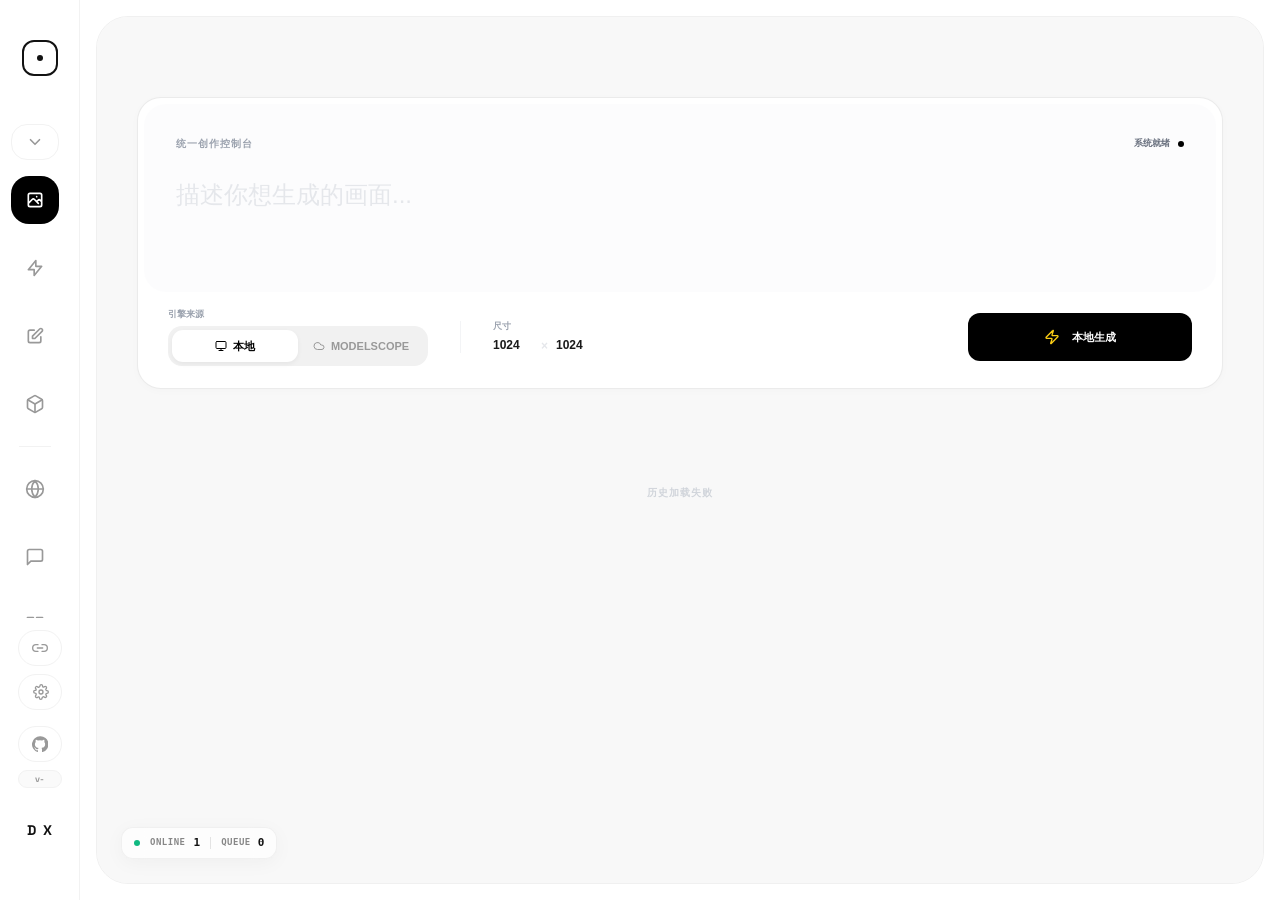
==== commit bed4e35b: "fix asset source UI logic" ====
--- a/static/index.html
+++ b/static/index.html
@@ -23,11 +23,11 @@
             } catch(e) {}
         })();
     </script>
-    <script src="/static/vendor/js/tailwindcss-cdn.js?v=2026.06.9.1779672342"></script>
-    <script src="/static/js/theme.js?v=2026.06.9.1780456238"></script>
-    <script src="/static/js/i18n.js?v=2026.06.9.1780902932"></script>
+    <script src="/static/vendor/js/tailwindcss-cdn.js?v=2026.06.15.1781551499"></script>
+    <script src="/static/js/theme.js?v=2026.06.15.1781551499"></script>
+    <script src="/static/js/i18n.js?v=2026.06.15.1781551499"></script>
     <style>
-        @import url('/static/vendor/css/fonts.css?v=2026.06.9.1779672342');
+        @import url('/static/vendor/css/fonts.css?v=2026.06.15.1781551499');
 
         /* 本地 Tailwind 工具类兜底：CDN 慢/未就绪时也能立刻给图标尺寸，避免首屏左侧栏空白 */
         .w-1\.5 { width: 0.375rem; }
@@ -413,11 +413,11 @@
             z-index: 100;
             display: flex;
             align-items: center;
-            gap: 8px;
+            gap: 10px;
             background: var(--monitor-bg);
             backdrop-filter: blur(12px);
-            padding: 6px 14px;
-            border-radius: 16px;
+            padding: 7px 12px;
+            border-radius: 12px;
             border: 1px solid var(--monitor-border);
             box-shadow: 0 4px 20px var(--monitor-shadow);
             font-family: monospace;
@@ -434,10 +434,14 @@
         .stat-group {
             display: flex;
             align-items: center;
-            gap: 6px;
+            gap: 7px;
             font-size: 11px;
             font-weight: 700;
             color: var(--text);
+        }
+
+        .stat-group:first-child {
+            gap: 8px;
         }
 
         .nano-monitor.is-busy .stat-group {
@@ -459,6 +463,8 @@
             height: 6px;
             border-radius: 50%;
             background: #10b981;
+            margin-right: 2px;
+            flex: 0 0 auto;
         }
 
         .spinner-nano {
@@ -1638,16 +1644,16 @@
         </script>
 
         <main class="stage">
-            <iframe id="frame-zimage" data-src="/static/zimage.html?v=2026.06.9.1781081660" class="active" scrolling="yes"></iframe>
-            <iframe id="frame-enhance" data-src="/static/enhance.html?v=2026.06.9.1781081660" scrolling="yes"></iframe>
-            <iframe id="frame-klein" data-src="/static/klein.html?v=2026.06.9.1781081660" scrolling="yes"></iframe>
-            <iframe id="frame-angle" data-src="/static/angle.html?v=2026.06.9.1781081660" scrolling="yes"></iframe>
-            <iframe id="frame-online" data-src="/static/online.html?v=2026.06.9.1781081660" scrolling="yes"></iframe>
-            <iframe id="frame-gpt-chat" data-src="/static/gpt-chat.html?v=2026.06.9.1781081660" scrolling="yes"></iframe>
-            <iframe id="frame-canvas" data-src="/static/canvas.html?v=2026.06.9.1781083916" scrolling="yes"></iframe>
-            <iframe id="frame-asset-manager" data-src="/static/asset-manager.html?v=2026.06.9.1781081660" scrolling="yes"></iframe>
-            <iframe id="frame-api-settings" data-src="/static/api-settings.html?v=2026.06.9.1781081660" scrolling="yes"></iframe>
-            <iframe id="frame-comfyui-settings" data-src="/static/comfyui-settings.html?v=2026.06.9.1781081660" scrolling="yes"></iframe>
+            <iframe id="frame-zimage" data-src="/static/zimage.html?v=2026.06.15.1781553732" class="active" scrolling="yes"></iframe>
+            <iframe id="frame-enhance" data-src="/static/enhance.html?v=2026.06.15.1781553732" scrolling="yes"></iframe>
+            <iframe id="frame-klein" data-src="/static/klein.html?v=2026.06.15.1781553732" scrolling="yes"></iframe>
+            <iframe id="frame-angle" data-src="/static/angle.html?v=2026.06.15.1781553732" scrolling="yes"></iframe>
+            <iframe id="frame-online" data-src="/static/online.html?v=2026.06.15.1781553732" scrolling="yes"></iframe>
+            <iframe id="frame-gpt-chat" data-src="/static/gpt-chat.html?v=2026.06.15.1781553732" scrolling="yes"></iframe>
+            <iframe id="frame-canvas" data-src="/static/canvas.html?v=2026.06.15.1781553732" scrolling="yes"></iframe>
+            <iframe id="frame-asset-manager" data-src="/static/asset-manager.html?v=2026.06.15.1781559885" scrolling="yes"></iframe>
+            <iframe id="frame-api-settings" data-src="/static/api-settings.html?v=2026.06.15.1781553732" scrolling="yes"></iframe>
+            <iframe id="frame-comfyui-settings" data-src="/static/comfyui-settings.html?v=2026.06.15.1781553732" scrolling="yes"></iframe>
 
             <div class="nano-monitor" id="nano-monitor">
                 <div class="stat-group">
